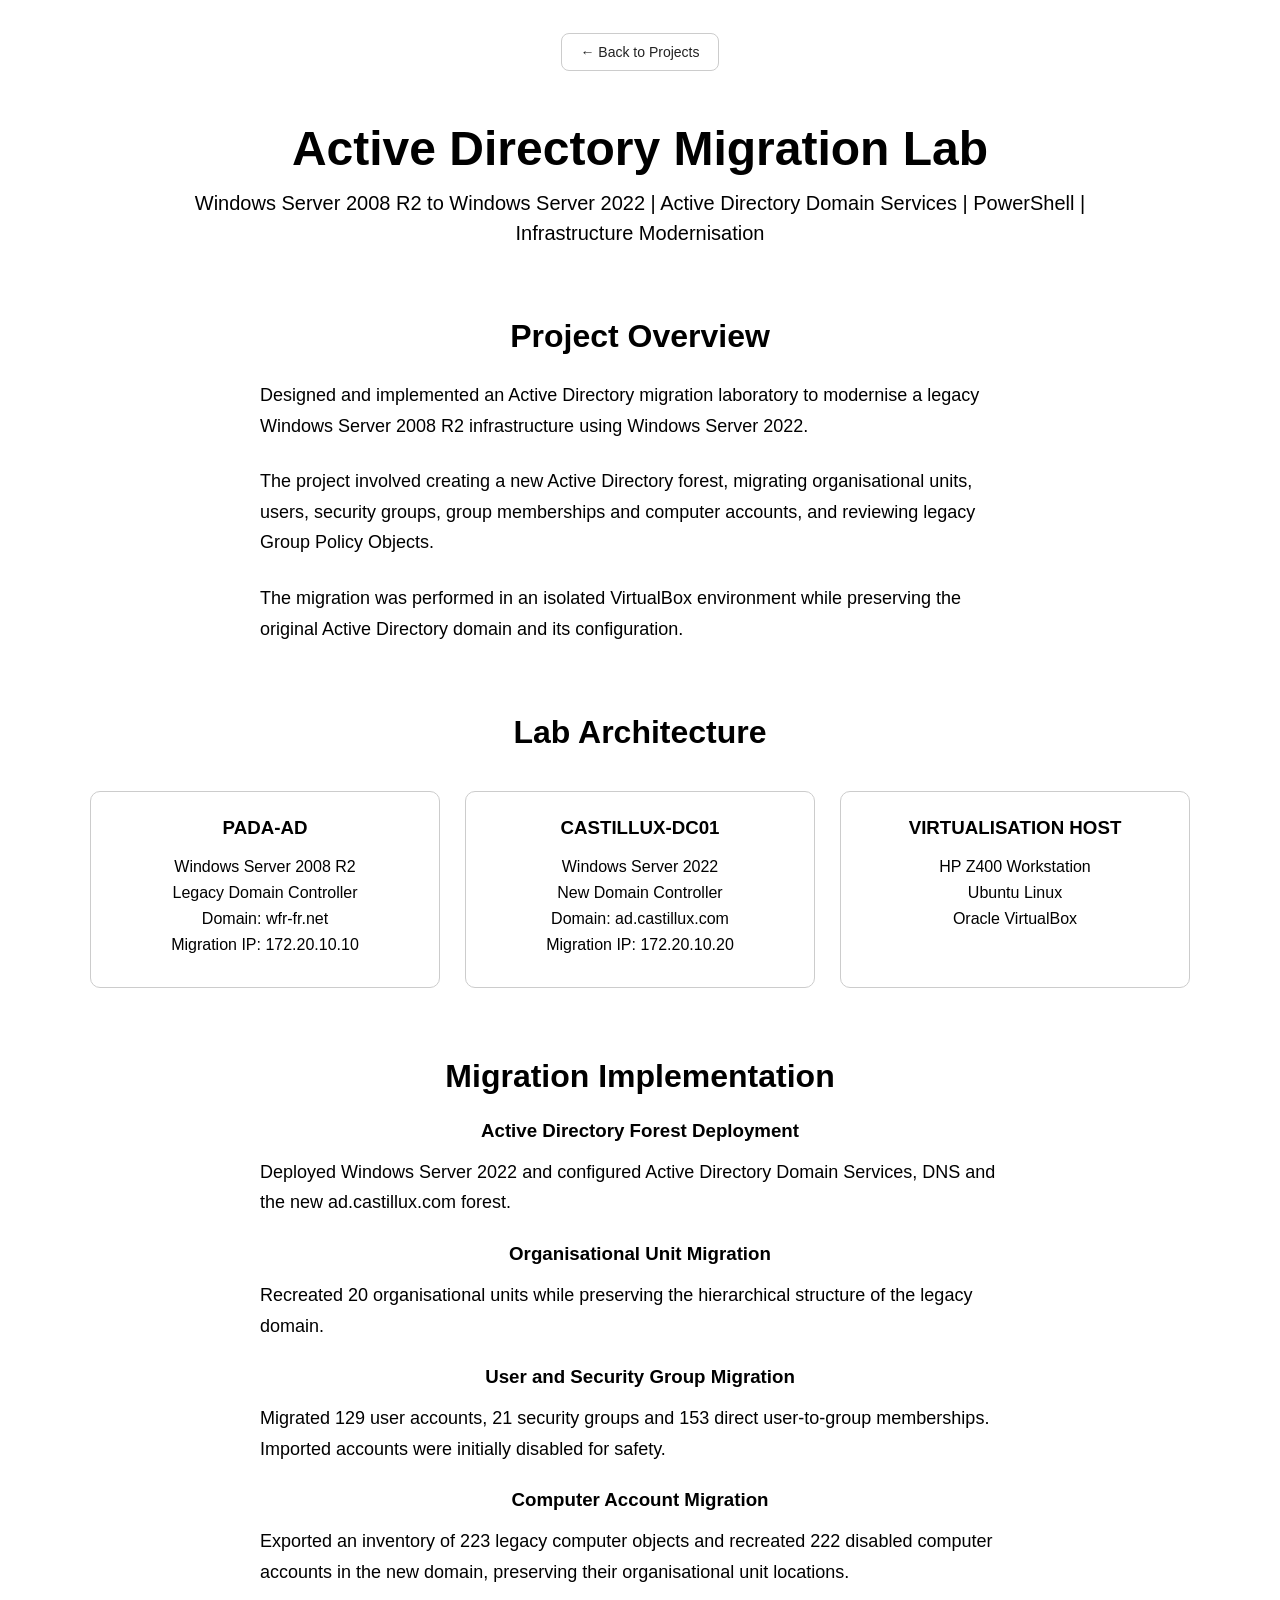
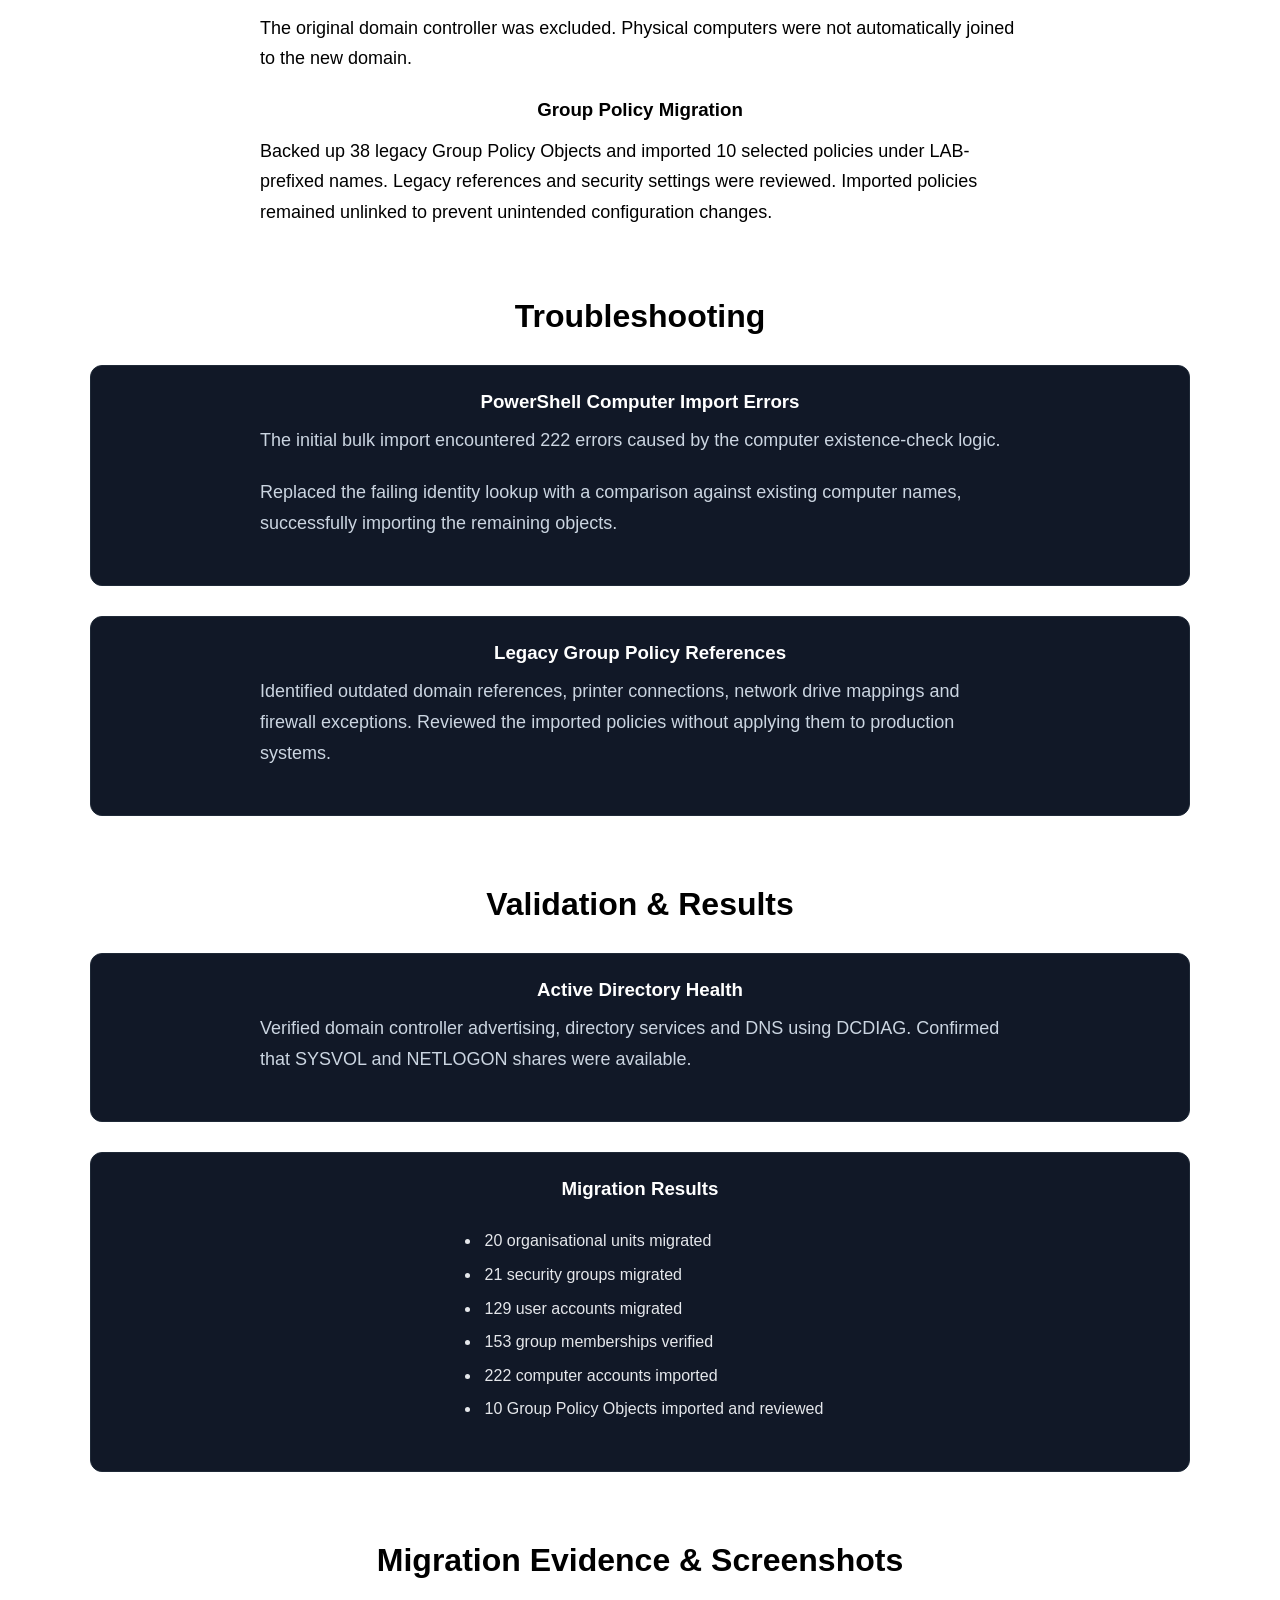
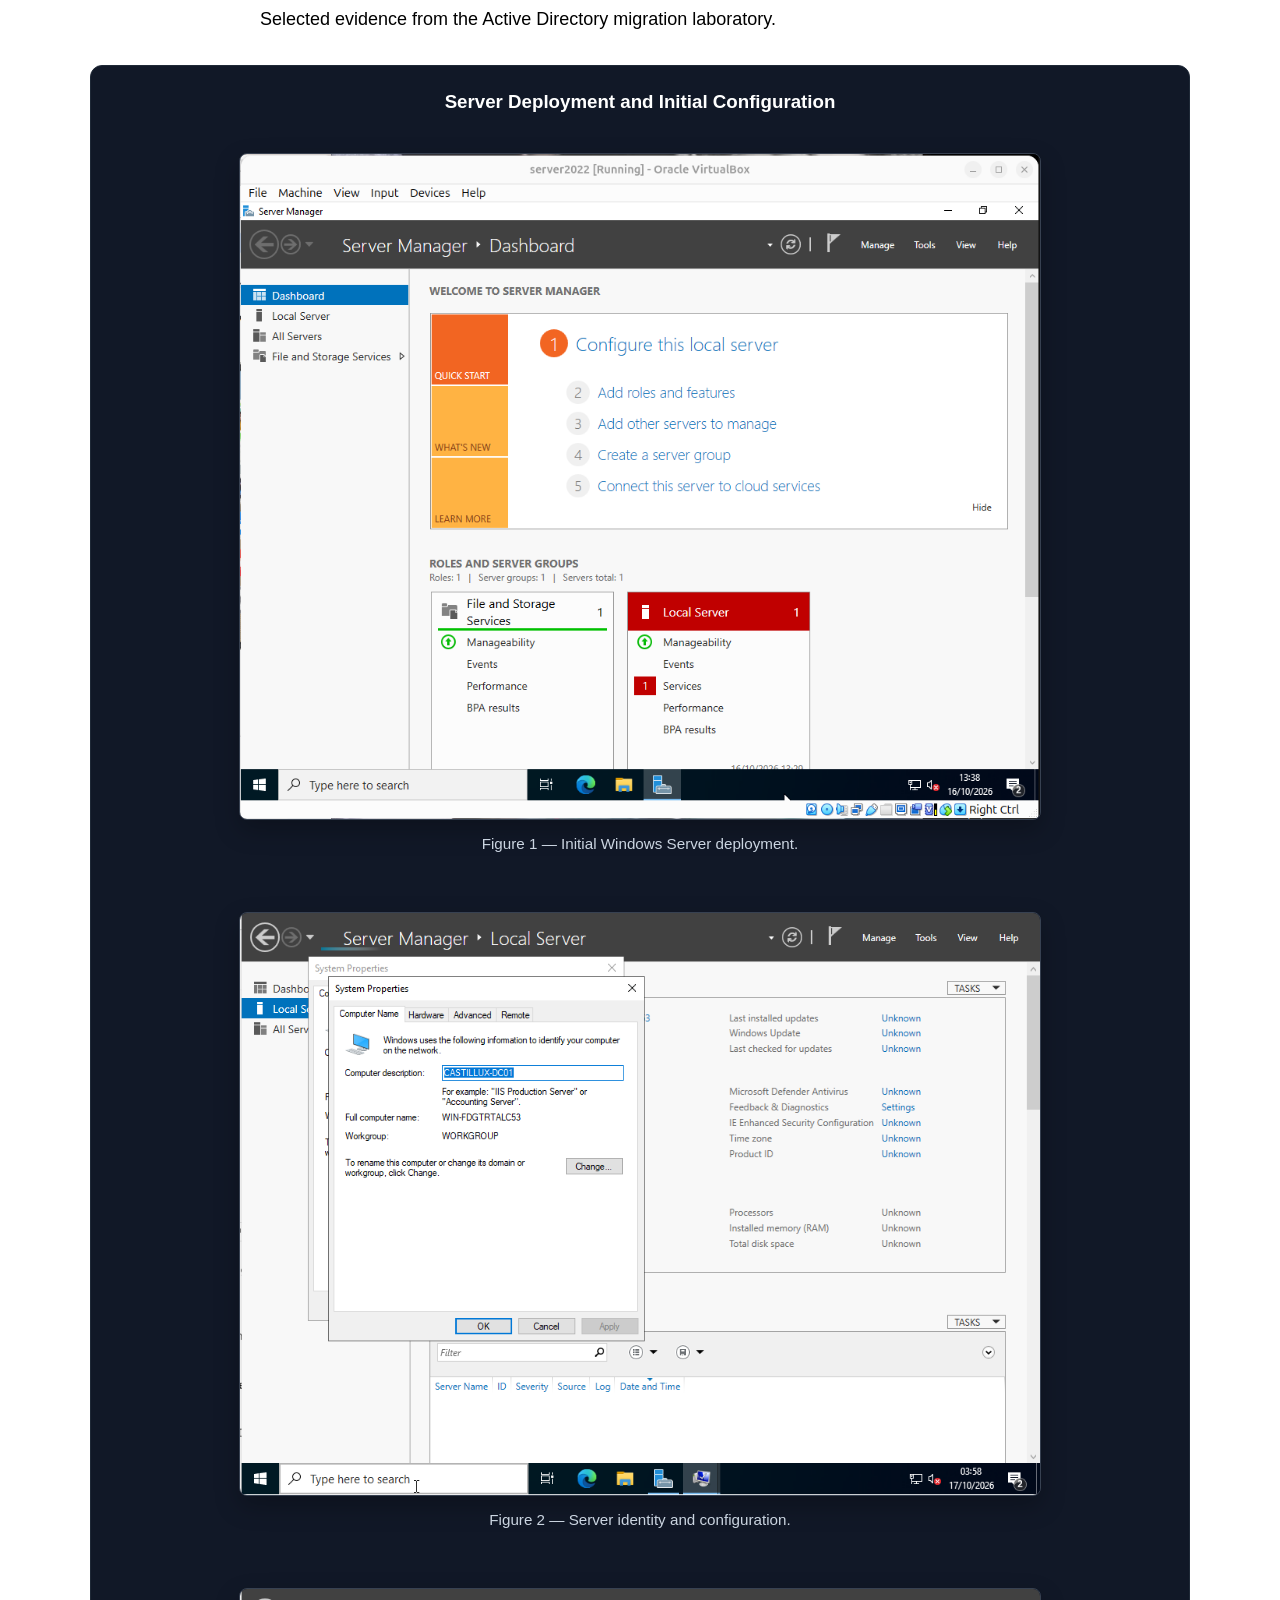
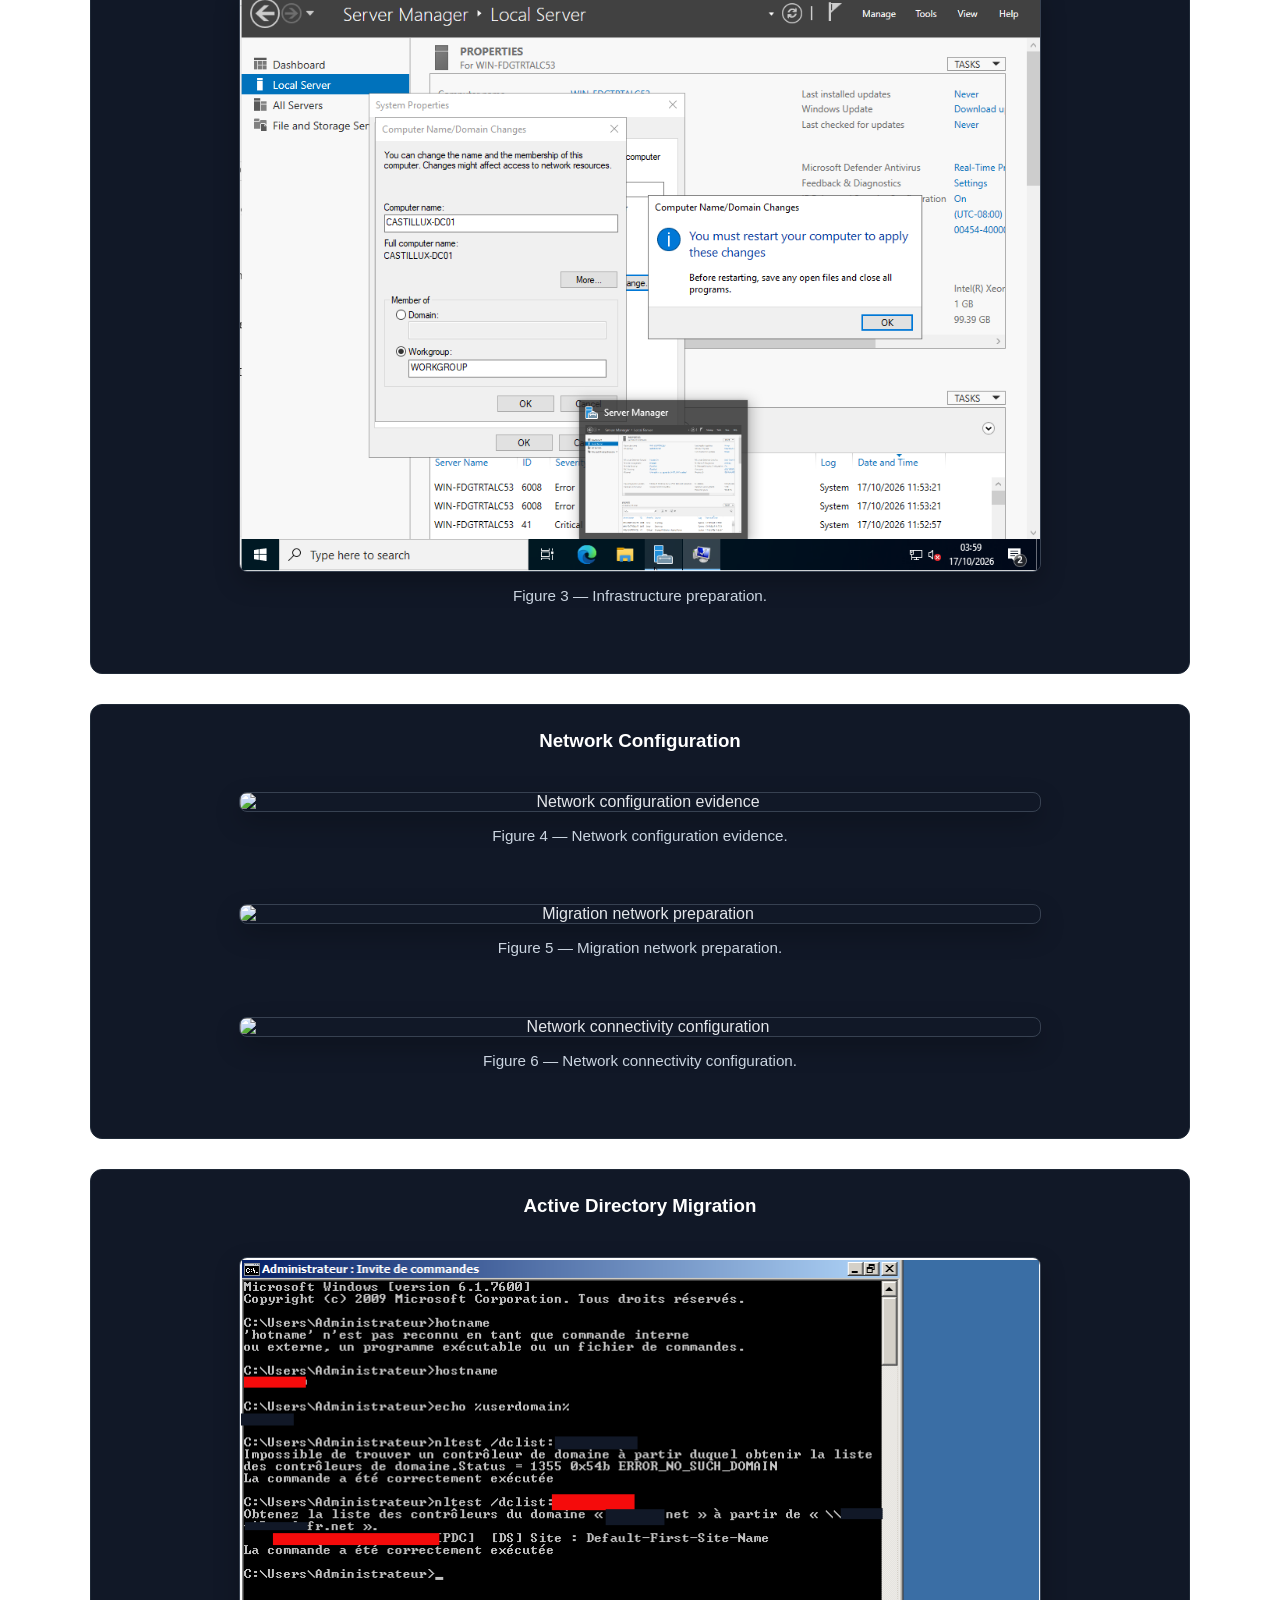
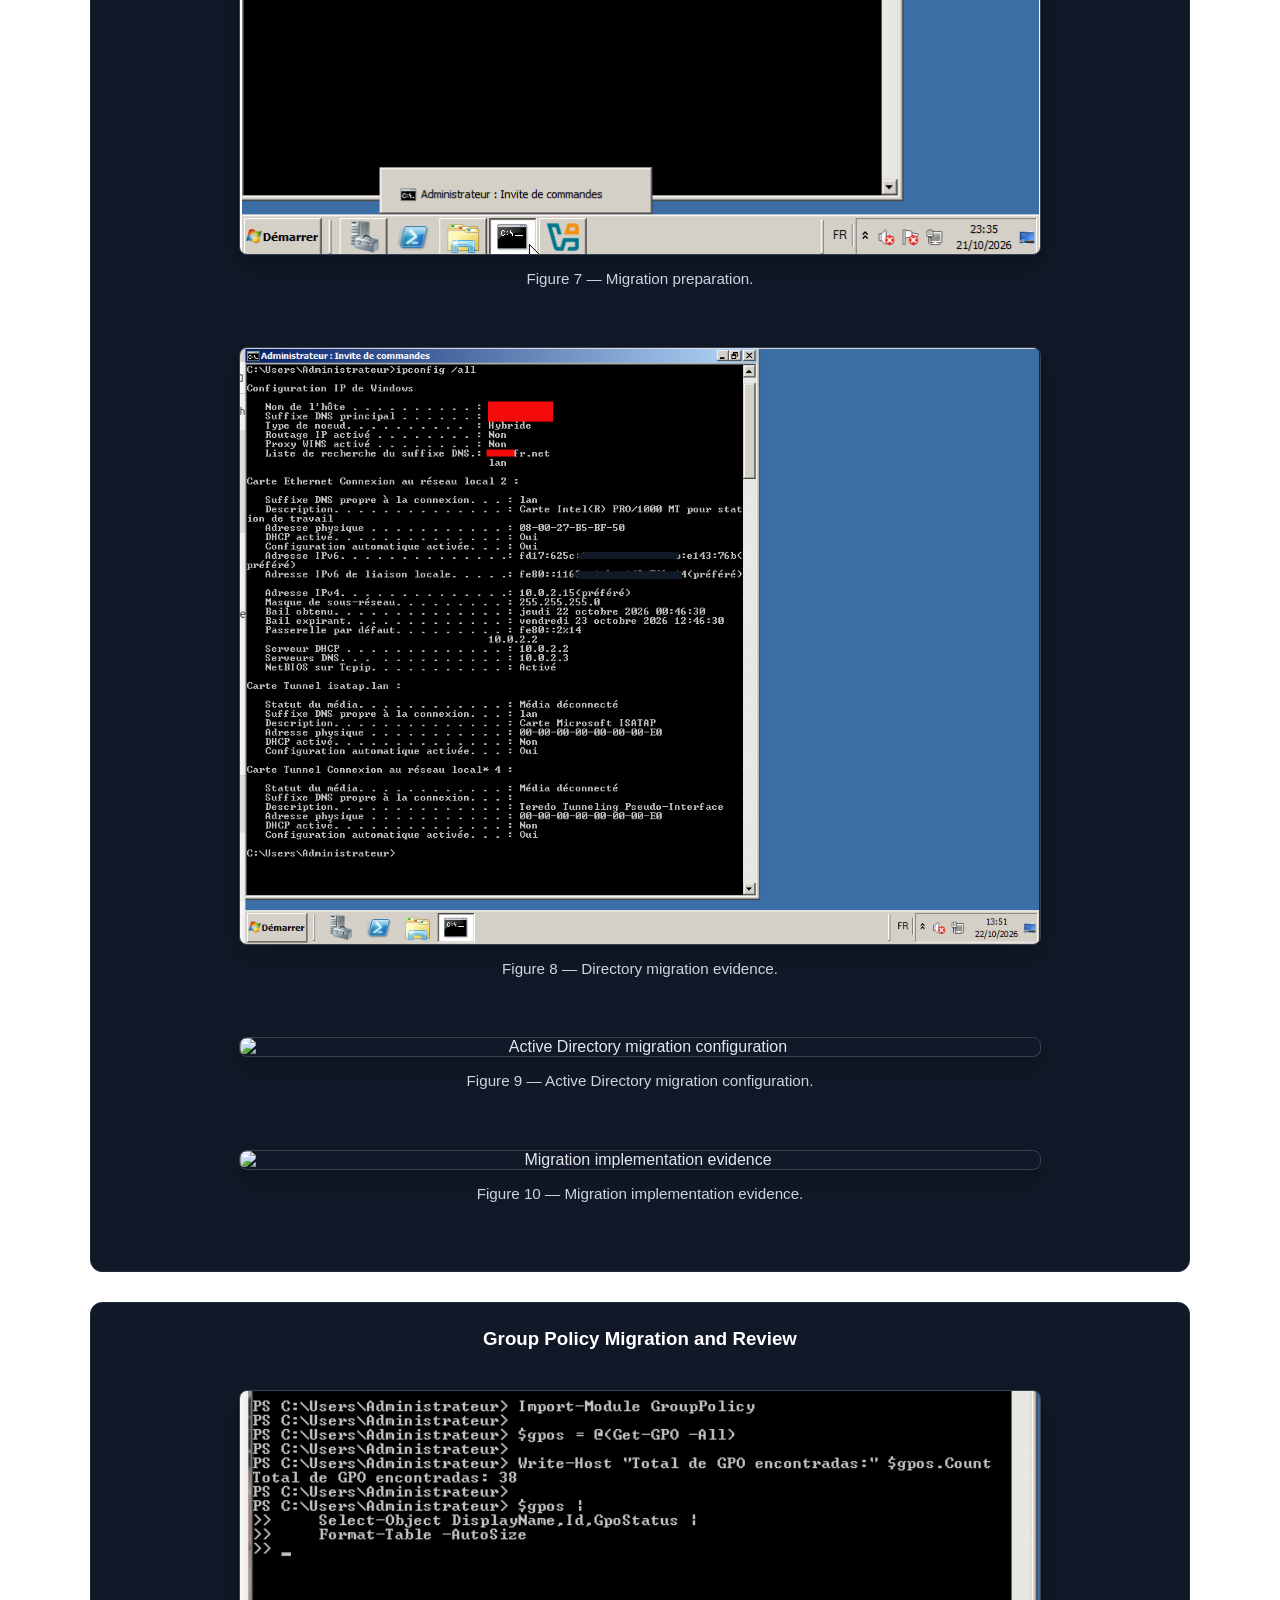
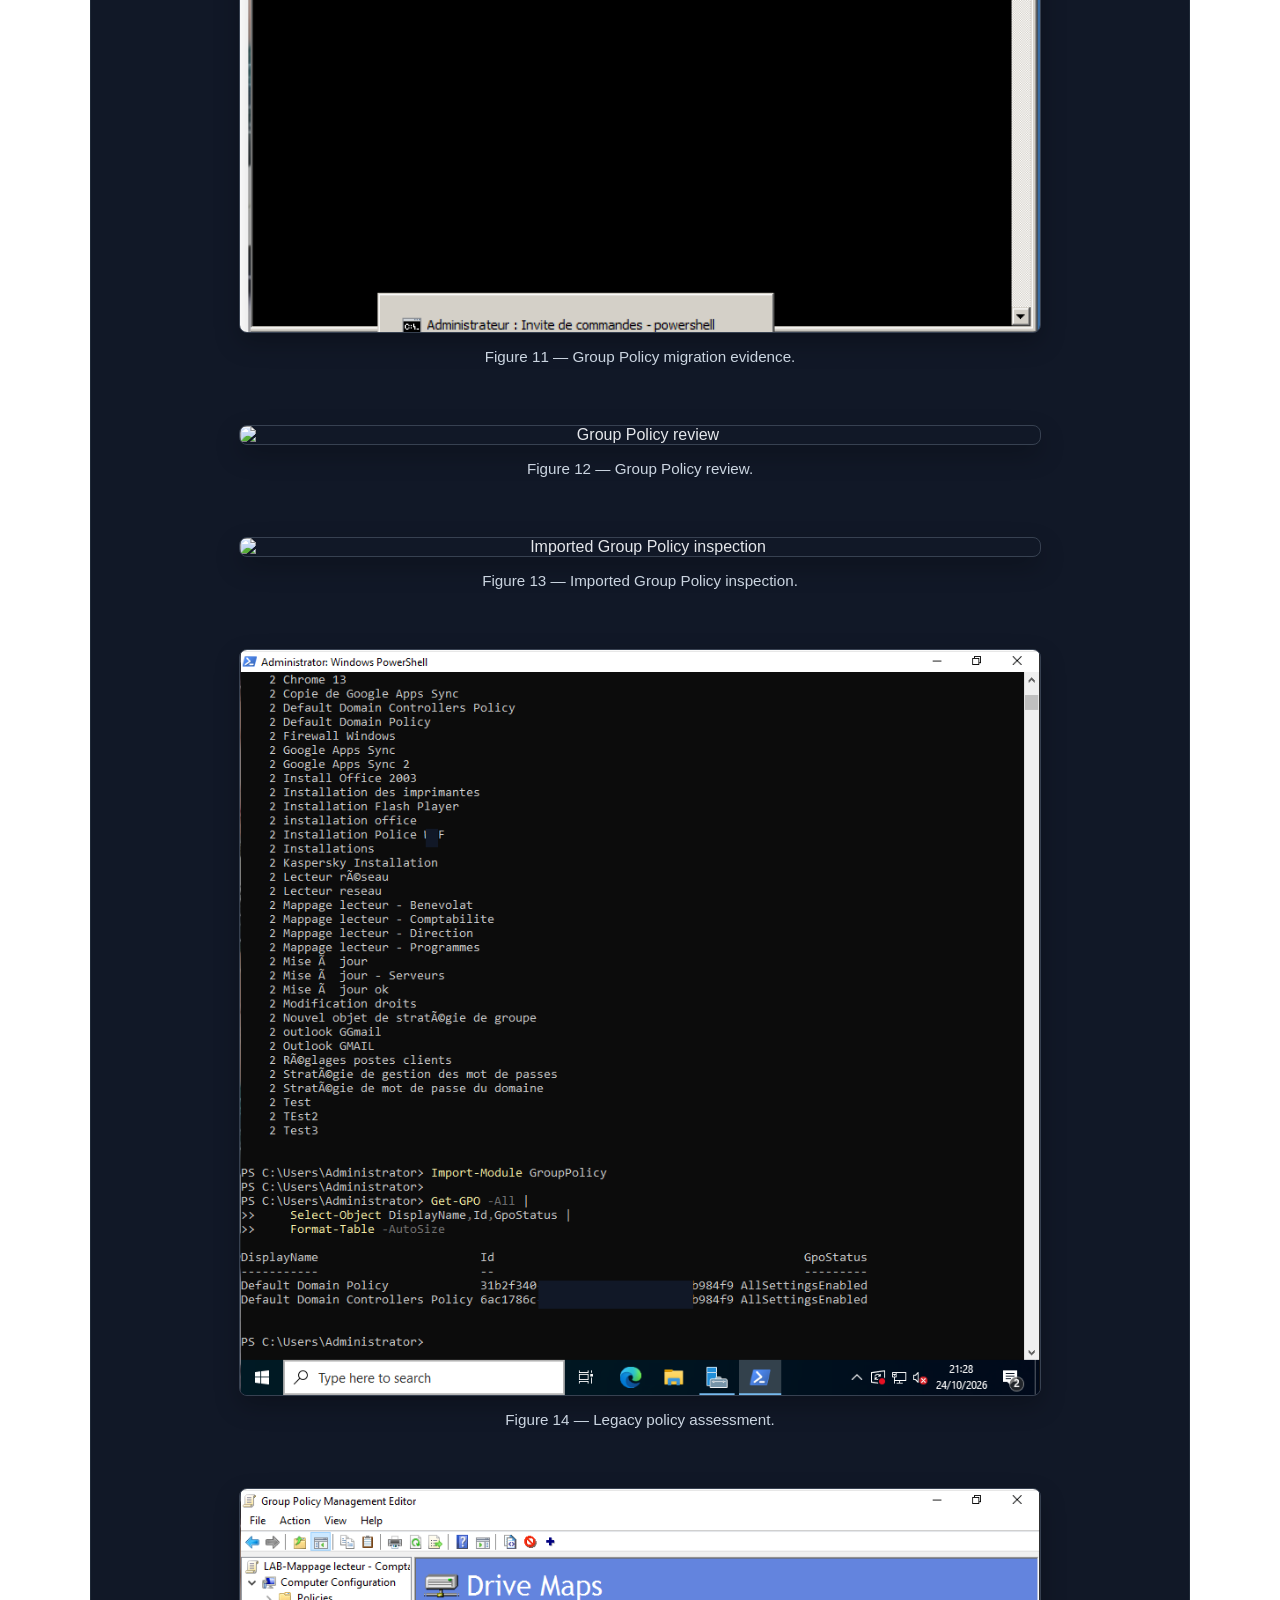
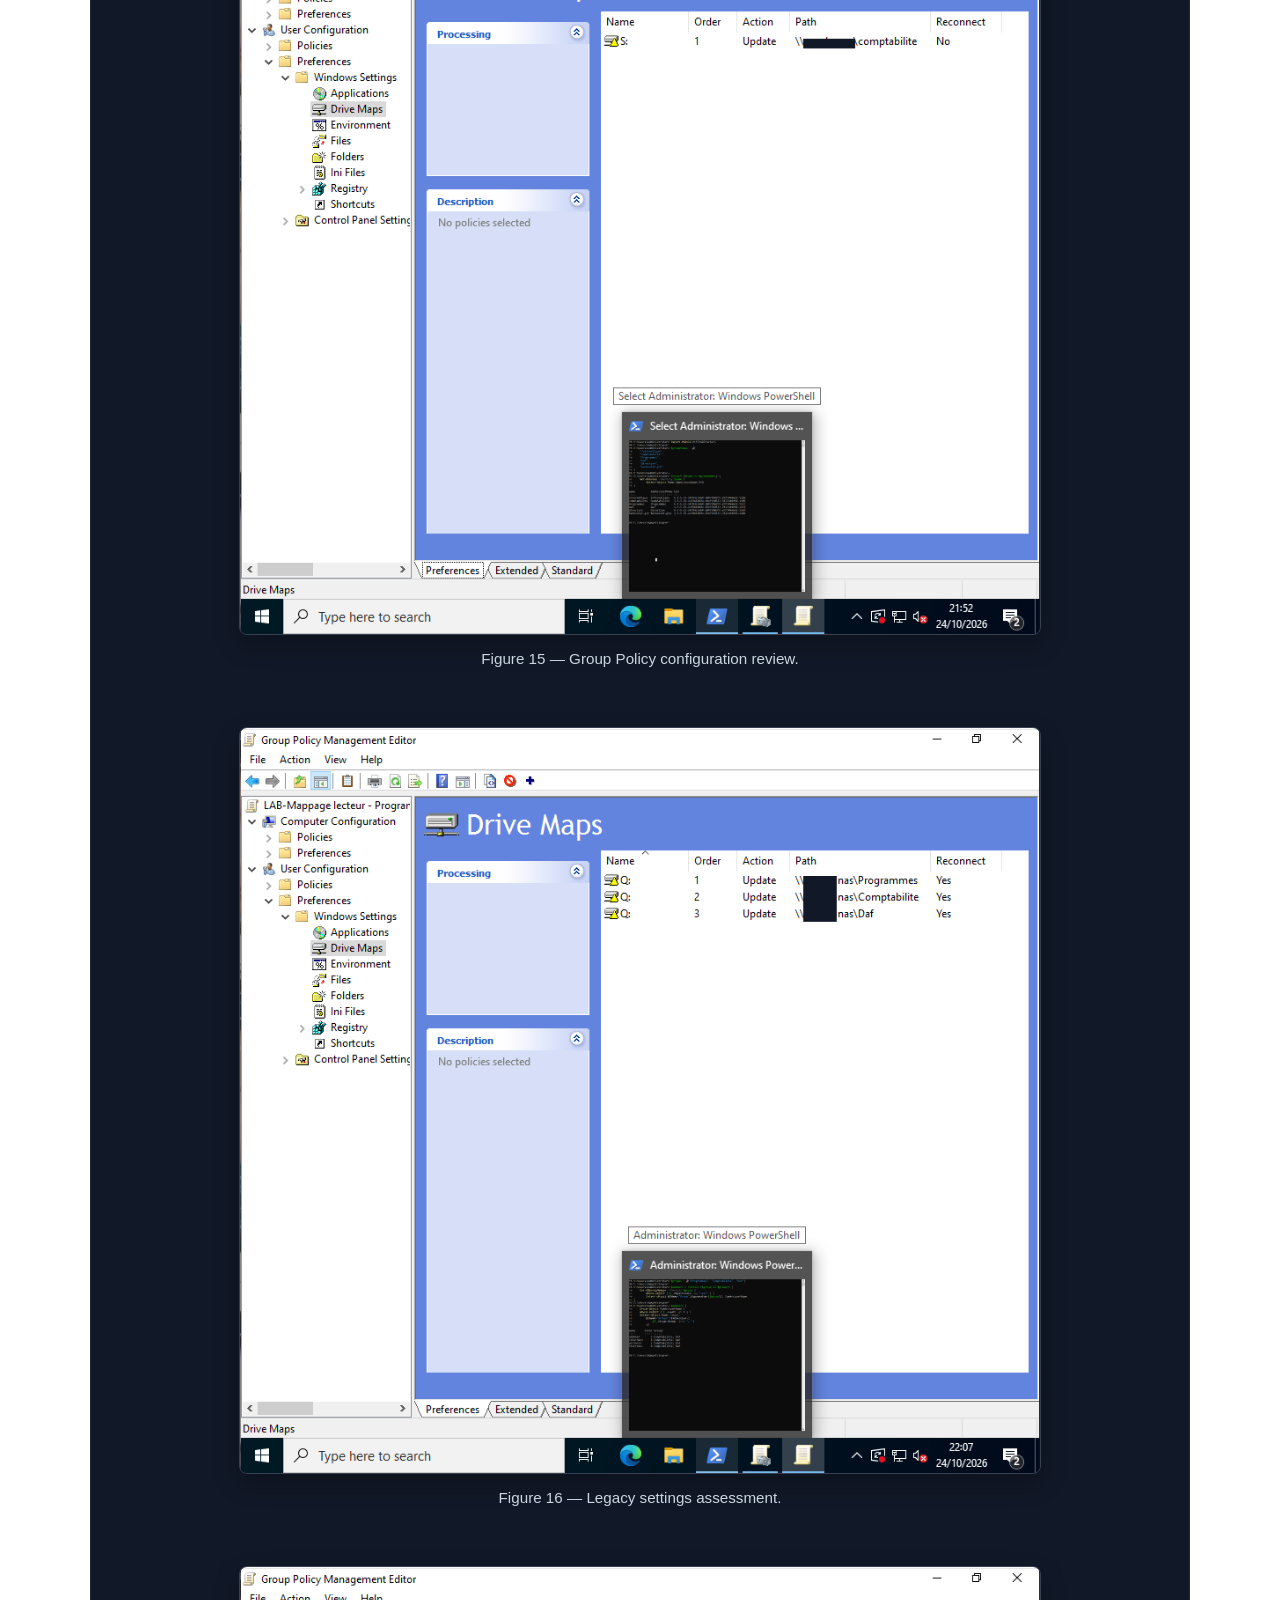
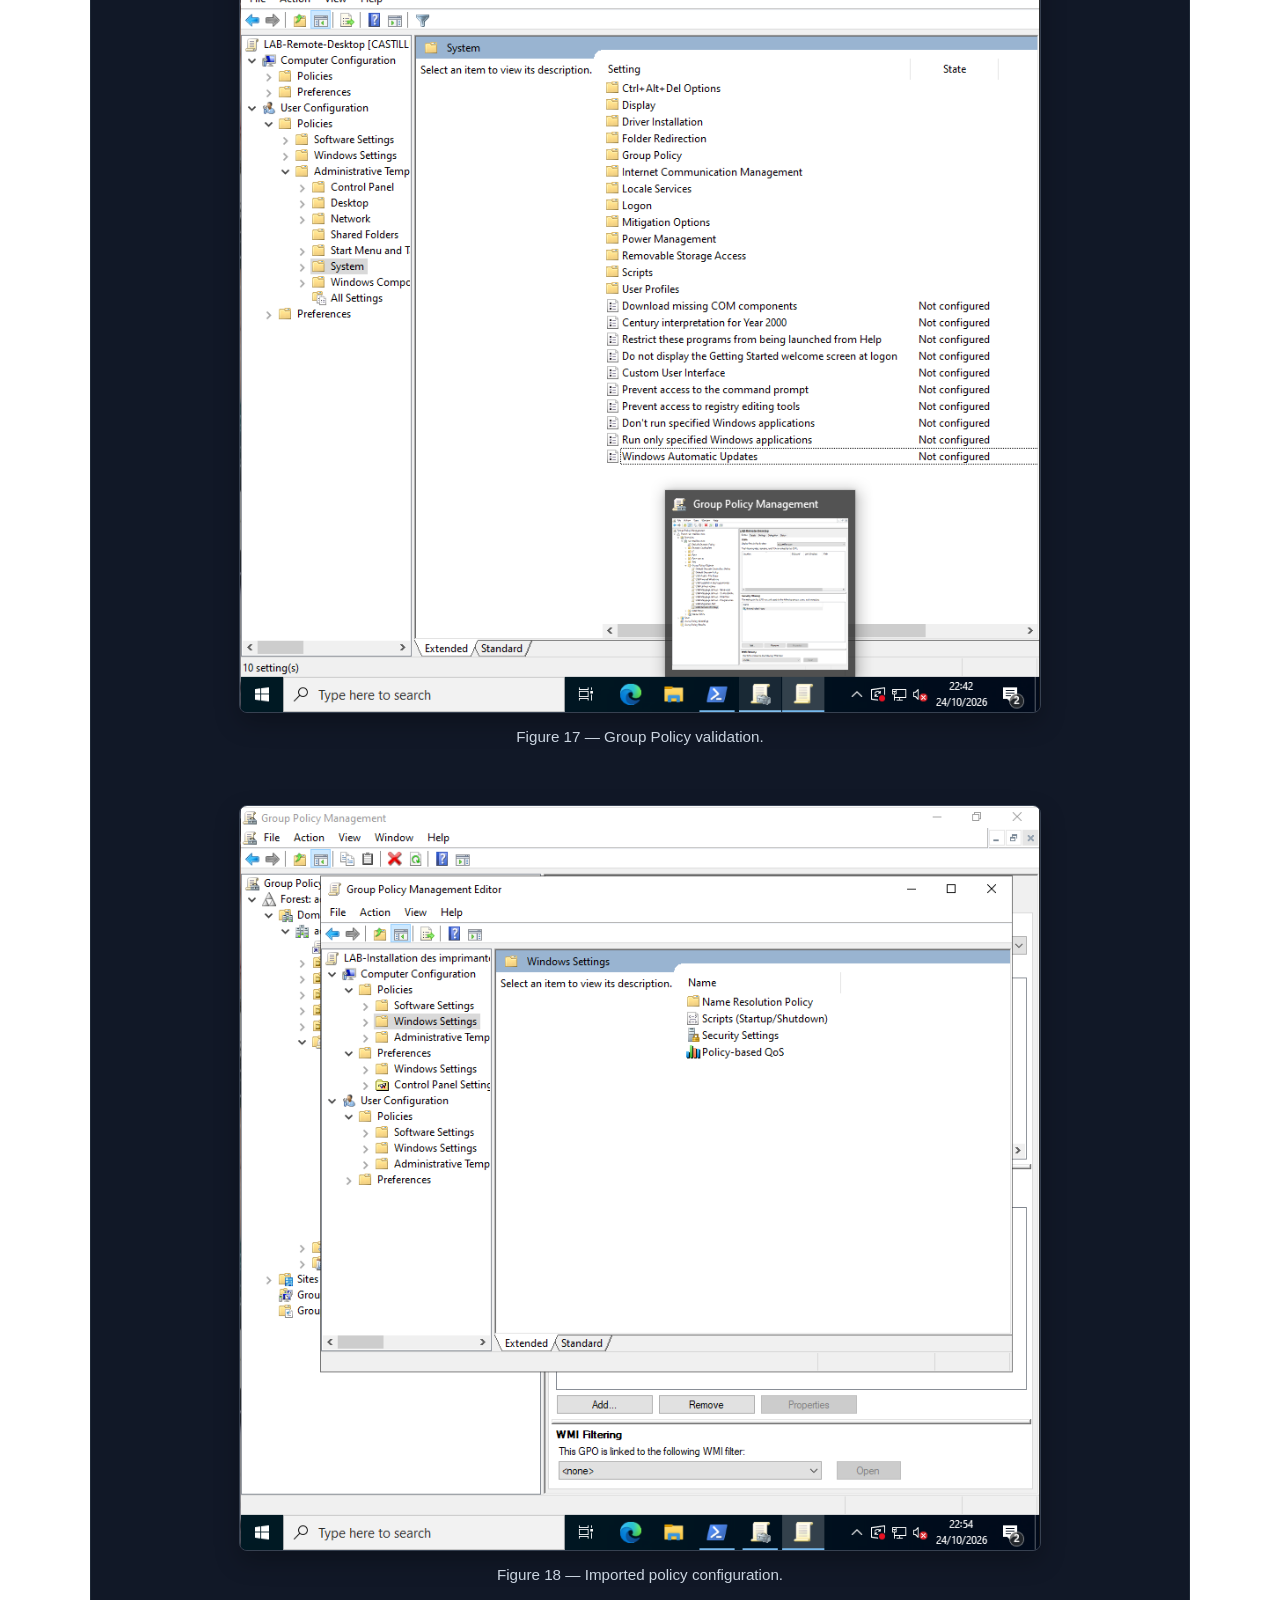
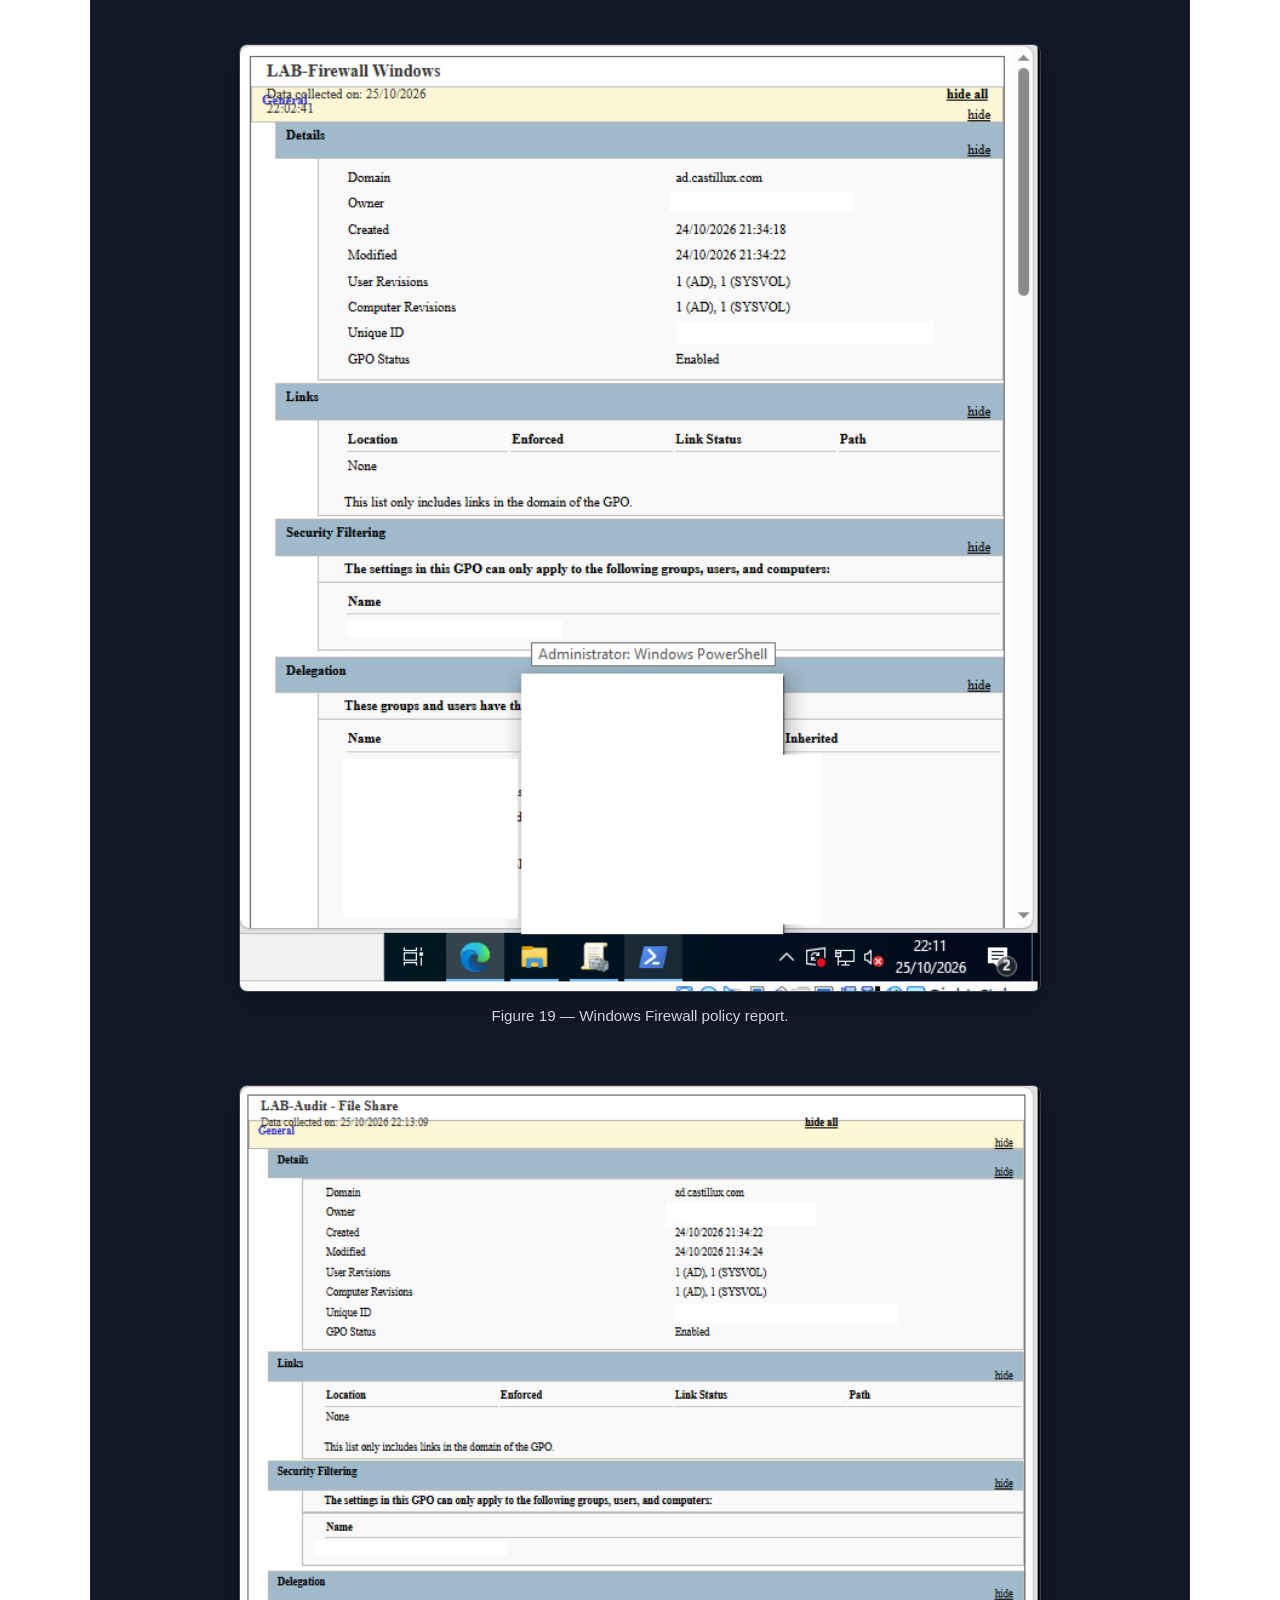
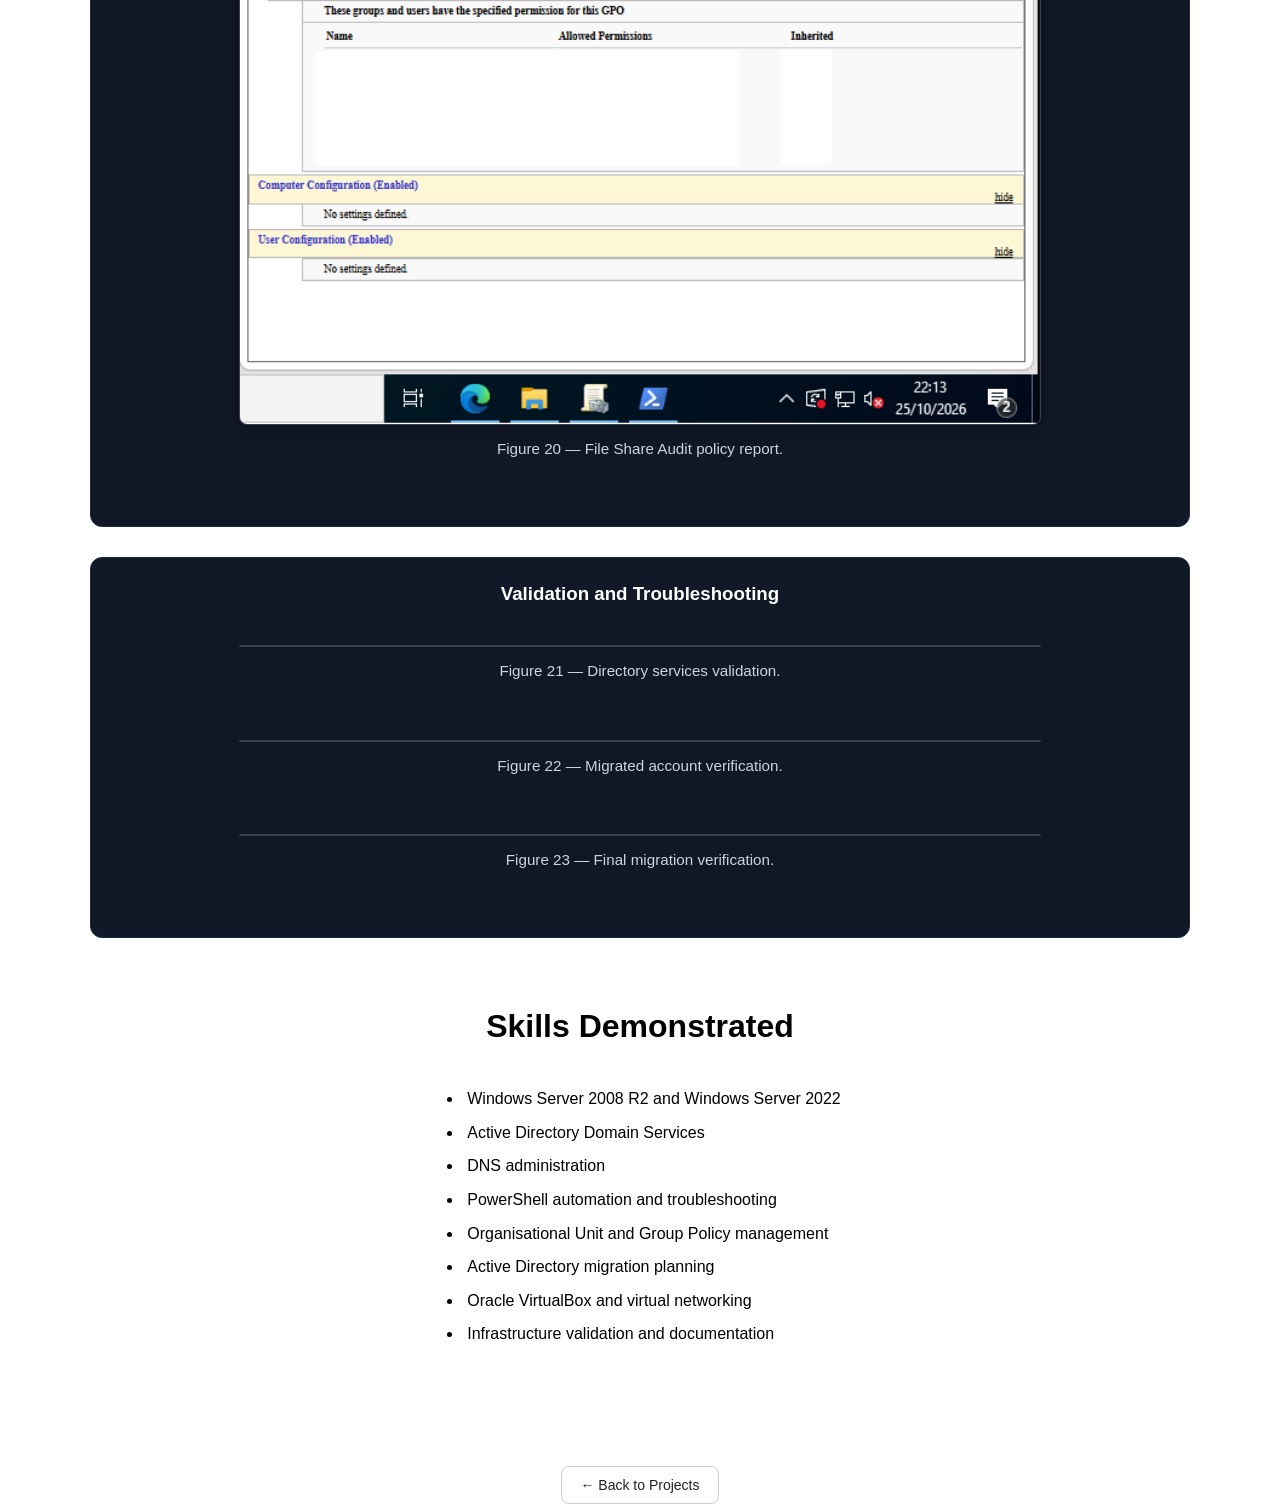
==== active-directory.html @ 40c02a4b "Add Active Directory Migration Lab with 23 screenshots" ====
<!DOCTYPE html>
<html lang="en-GB">
<head>
    <meta charset="UTF-8">
    <meta name="viewport" content="width=device-width, initial-scale=1.0">
    <title>Active Directory Migration Lab | Jhonny Castillo</title>
    <link rel="stylesheet" href="style.css">
</head>

<body class="active-directory-page">

<a href="index.html#projects" class="back-link">
    &larr; Back to Projects
</a>

<header class="project-header">
    <h1>Active Directory Migration Lab</h1>
    <p>
        Windows Server 2008 R2 to Windows Server 2022 |
        Active Directory Domain Services |
        PowerShell | Infrastructure Modernisation
    </p>
</header>

<section class="project-section project-overview">
    <h2>Project Overview</h2>

    <p>
        Designed and implemented an Active Directory migration
        laboratory to modernise a legacy Windows Server 2008 R2
        infrastructure using Windows Server 2022.
    </p>

    <p>
        The project involved creating a new Active Directory forest,
        migrating organisational units, users, security groups,
        group memberships and computer accounts, and reviewing
        legacy Group Policy Objects.
    </p>

    <p>
        The migration was performed in an isolated VirtualBox
        environment while preserving the original Active Directory
        domain and its configuration.
    </p>
</section>

<section class="project-section">
    <h2>Lab Architecture</h2>

    <div class="architecture">

        <div class="architecture-box">
            <h3>PADA-AD</h3>
            <p>Windows Server 2008 R2</p>
            <p>Legacy Domain Controller</p>
            <p>Domain: wfr-fr.net</p>
            <p>Migration IP: 172.20.10.10</p>
        </div>

        <div class="architecture-box">
            <h3>CASTILLUX-DC01</h3>
            <p>Windows Server 2022</p>
            <p>New Domain Controller</p>
            <p>Domain: ad.castillux.com</p>
            <p>Migration IP: 172.20.10.20</p>
        </div>

        <div class="architecture-box">
            <h3>VIRTUALISATION HOST</h3>
            <p>HP Z400 Workstation</p>
            <p>Ubuntu Linux</p>
            <p>Oracle VirtualBox</p>
        </div>

    </div>
</section>

<section class="project-section implementation">
    <h2>Migration Implementation</h2>

    <h3>Active Directory Forest Deployment</h3>
    <p>
        Deployed Windows Server 2022 and configured Active Directory
        Domain Services, DNS and the new ad.castillux.com forest.
    </p>

    <h3>Organisational Unit Migration</h3>
    <p>
        Recreated 20 organisational units while preserving the
        hierarchical structure of the legacy domain.
    </p>

    <h3>User and Security Group Migration</h3>
    <p>
        Migrated 129 user accounts, 21 security groups and
        153 direct user-to-group memberships.
        Imported accounts were initially disabled for safety.
    </p>

    <h3>Computer Account Migration</h3>
    <p>
        Exported an inventory of 223 legacy computer objects
        and recreated 222 disabled computer accounts in the
        new domain, preserving their organisational unit locations.
    </p>

    <p>
        The original domain controller was excluded.
        Physical computers were not automatically joined to
        the new domain.
    </p>

    <h3>Group Policy Migration</h3>
    <p>
        Backed up 38 legacy Group Policy Objects and imported
        10 selected policies under LAB-prefixed names.
        Legacy references and security settings were reviewed.
        Imported policies remained unlinked to prevent
        unintended configuration changes.
    </p>
</section>

<section class="project-section">
    <h2>Troubleshooting</h2>

    <div class="validation-step">
        <h3>PowerShell Computer Import Errors</h3>
        <p>
            The initial bulk import encountered 222 errors
            caused by the computer existence-check logic.
        </p>
        <p>
            Replaced the failing identity lookup with a
            comparison against existing computer names,
            successfully importing the remaining objects.
        </p>
    </div>

    <div class="validation-step">
        <h3>Legacy Group Policy References</h3>
        <p>
            Identified outdated domain references, printer
            connections, network drive mappings and firewall
            exceptions. Reviewed the imported policies without
            applying them to production systems.
        </p>
    </div>
</section>

<section class="project-section">
    <h2>Validation &amp; Results</h2>

    <div class="validation-step">
        <h3>Active Directory Health</h3>
        <p>
            Verified domain controller advertising, directory
            services and DNS using DCDIAG. Confirmed that
            SYSVOL and NETLOGON shares were available.
        </p>
    </div>

    <div class="validation-step">
        <h3>Migration Results</h3>
        <ul>
            <li>20 organisational units migrated</li>
            <li>21 security groups migrated</li>
            <li>129 user accounts migrated</li>
            <li>153 group memberships verified</li>
            <li>222 computer accounts imported</li>
            <li>10 Group Policy Objects imported and reviewed</li>
        </ul>
    </div>
</section>


<section class="project-section">
    <h2>Migration Evidence &amp; Screenshots</h2>
    <p>Selected evidence from the Active Directory migration laboratory.</p>
    <div class="validation-step">
        <h3>Server Deployment and Initial Configuration</h3>
        <figure>
            <img src="images/active-directory/ad-01.png"
                 alt="Initial Windows Server deployment"
                 loading="lazy">
            <figcaption>Figure 1 — Initial Windows Server deployment.</figcaption>
        </figure>
        <figure>
            <img src="images/active-directory/ad-03.png"
                 alt="Server identity and configuration"
                 loading="lazy">
            <figcaption>Figure 2 — Server identity and configuration.</figcaption>
        </figure>
        <figure>
            <img src="images/active-directory/ad-04.png"
                 alt="Infrastructure preparation"
                 loading="lazy">
            <figcaption>Figure 3 — Infrastructure preparation.</figcaption>
        </figure>
    </div>
    <div class="validation-step">
        <h3>Network Configuration</h3>
        <figure>
            <img src="images/active-directory/ad-15.png"
                 alt="Network configuration evidence"
                 loading="lazy">
            <figcaption>Figure 4 — Network configuration evidence.</figcaption>
        </figure>
        <figure>
            <img src="images/active-directory/ad-16.png"
                 alt="Migration network preparation"
                 loading="lazy">
            <figcaption>Figure 5 — Migration network preparation.</figcaption>
        </figure>
        <figure>
            <img src="images/active-directory/ad-17.png"
                 alt="Network connectivity configuration"
                 loading="lazy">
            <figcaption>Figure 6 — Network connectivity configuration.</figcaption>
        </figure>
    </div>
    <div class="validation-step">
        <h3>Active Directory Migration</h3>
        <figure>
            <img src="images/active-directory/ad-36.png"
                 alt="Migration preparation"
                 loading="lazy">
            <figcaption>Figure 7 — Migration preparation.</figcaption>
        </figure>
        <figure>
            <img src="images/active-directory/ad-39.png"
                 alt="Directory migration evidence"
                 loading="lazy">
            <figcaption>Figure 8 — Directory migration evidence.</figcaption>
        </figure>
        <figure>
            <img src="images/active-directory/ad-42.png"
                 alt="Active Directory migration configuration"
                 loading="lazy">
            <figcaption>Figure 9 — Active Directory migration configuration.</figcaption>
        </figure>
        <figure>
            <img src="images/active-directory/ad-44.png"
                 alt="Migration implementation evidence"
                 loading="lazy">
            <figcaption>Figure 10 — Migration implementation evidence.</figcaption>
        </figure>
    </div>
    <div class="validation-step">
        <h3>Group Policy Migration and Review</h3>
        <figure>
            <img src="images/active-directory/ad-50.png"
                 alt="Group Policy migration evidence"
                 loading="lazy">
            <figcaption>Figure 11 — Group Policy migration evidence.</figcaption>
        </figure>
        <figure>
            <img src="images/active-directory/ad-57.png"
                 alt="Group Policy review"
                 loading="lazy">
            <figcaption>Figure 12 — Group Policy review.</figcaption>
        </figure>
        <figure>
            <img src="images/active-directory/ad-64.png"
                 alt="Imported Group Policy inspection"
                 loading="lazy">
            <figcaption>Figure 13 — Imported Group Policy inspection.</figcaption>
        </figure>
        <figure>
            <img src="images/active-directory/ad-67.png"
                 alt="Legacy policy assessment"
                 loading="lazy">
            <figcaption>Figure 14 — Legacy policy assessment.</figcaption>
        </figure>
        <figure>
            <img src="images/active-directory/ad-70.png"
                 alt="Group Policy configuration review"
                 loading="lazy">
            <figcaption>Figure 15 — Group Policy configuration review.</figcaption>
        </figure>
        <figure>
            <img src="images/active-directory/ad-73.png"
                 alt="Legacy settings assessment"
                 loading="lazy">
            <figcaption>Figure 16 — Legacy settings assessment.</figcaption>
        </figure>
        <figure>
            <img src="images/active-directory/ad-79.png"
                 alt="Group Policy validation"
                 loading="lazy">
            <figcaption>Figure 17 — Group Policy validation.</figcaption>
        </figure>
        <figure>
            <img src="images/active-directory/ad-83.png"
                 alt="Imported policy configuration"
                 loading="lazy">
            <figcaption>Figure 18 — Imported policy configuration.</figcaption>
        </figure>
        <figure>
            <img src="images/active-directory/ad-85.png"
                 alt="Windows Firewall policy report"
                 loading="lazy">
            <figcaption>Figure 19 — Windows Firewall policy report.</figcaption>
        </figure>
        <figure>
            <img src="images/active-directory/ad-90.png"
                 alt="File Share Audit policy report"
                 loading="lazy">
            <figcaption>Figure 20 — File Share Audit policy report.</figcaption>
        </figure>
    </div>
    <div class="validation-step">
        <h3>Validation and Troubleshooting</h3>
        <figure>
            <img src="images/active-directory/ad-92.png"
                 alt="Directory services validation"
                 loading="lazy">
            <figcaption>Figure 21 — Directory services validation.</figcaption>
        </figure>
        <figure>
            <img src="images/active-directory/ad-93.png"
                 alt="Migrated account verification"
                 loading="lazy">
            <figcaption>Figure 22 — Migrated account verification.</figcaption>
        </figure>
        <figure>
            <img src="images/active-directory/ad-94.png"
                 alt="Final migration verification"
                 loading="lazy">
            <figcaption>Figure 23 — Final migration verification.</figcaption>
        </figure>
    </div>
</section>

<section class="project-section">
    <h2>Skills Demonstrated</h2>

    <ul>
        <li>Windows Server 2008 R2 and Windows Server 2022</li>
        <li>Active Directory Domain Services</li>
        <li>DNS administration</li>
        <li>PowerShell automation and troubleshooting</li>
        <li>Organisational Unit and Group Policy management</li>
        <li>Active Directory migration planning</li>
        <li>Oracle VirtualBox and virtual networking</li>
        <li>Infrastructure validation and documentation</li>
    </ul>
</section>

<a href="index.html#projects" class="back-link">
    &larr; Back to Projects
</a>

</body>
</html>
---- style.css ----
body {
    text-align: center;
    font-family: Arial, Helvetica, sans-serif;
}

nav {
    display: flex;
    justify-content: center;
    gap: 60px;
}

h1 {
    font-size: 48px;
    margin-bottom: 10px;
}

body > p {
    font-size: 20px;
    margin-bottom: 40px;
}

nav {
    margin-top: 30px;
}

#about {
    max-width: 800px;
    margin: 80px auto 0;
}

#about h2 {
    font-size: 32px;
    margin-bottom: 20px;
}

#about p {
    font-size: 18px;
    line-height: 1.6;
}

#skills {
    max-width: 1000px;
    margin: 80px auto;
}

#skills h2 {
    font-size: 32px;
    margin-bottom: 40px;
}

.skills-container {
    display: grid;
    grid-template-columns: repeat(3, 1fr);
    gap: 25px;
}

.skill {
    padding: 25px;
    border: 1px solid #cccccc;
    border-radius: 10px;
}

.skill h3 {
    margin-top: 0;
}

.skill p {
    line-height: 1.5;
}
.skill {
    transition: transform 0.3s ease;
}

.skill:hover {
    transform: translateY(-5px);
}

#projects {
    max-width: 1000px;
    margin: 100px auto;
}

#projects h2 {
    font-size: 32px;
    margin-bottom: 40px;
}

.projects-container {
    display: grid;
    grid-template-columns: repeat(2, 1fr);
    gap: 30px;
}

.project-card {
    padding: 30px;
    border: 1px solid #cccccc;
    border-radius: 10px;
    text-align: left;
    transition: transform 0.3s ease;
}

.project-card:hover {
    transform: translateY(-5px);
}

.project-card h3 {
    font-size: 22px;
    margin-top: 0;
}

.project-card p {
    line-height: 1.6;
}

.project-card a {
    display: inline-block;
    margin-top: 15px;
}

.project-section > p {
    font-size: 18px;
    line-height: 1.6;
    max-width: 760px;
    margin: 0 auto 25px;
    text-align: left;
}

.project-section h2 {
    font-size: 32px;
    margin-bottom: 25px;
}


.project-overview > p {
    max-width: 760px;
    margin: 0 auto 25px;
    text-align: left;
}


.implementation > p {
    max-width: 760px;
    margin: 0 auto 25px;
    text-align: left;
}

.implementation > h3 {
    max-width: 760px;
    margin: 25px auto 15px;
    text-align: center;
}.implementation > p {
    max-width: 760px;
    margin: 0 auto 25px;
    text-align: left;
}

.implementation > h3 {
    max-width: 760px;
    margin: 25px auto 15px;
    text-align: center;
}

.architecture {
    display: grid;
    grid-template-columns: repeat(3, minmax(0, 1fr));
    gap: 25px;
    margin: 40px auto 0;
    max-width: 1100px;
}

.architecture-box {
    border: 1px solid #cccccc;
    border-radius: 10px;
    padding: 25px;
    transition: transform 0.3s ease;
}

.architecture-box:hover {
    transform: translateY(-5px);
}

.architecture-box h3 {
    margin-top: 0;
}

.architecture-box p {
    margin: 8px 0;
}

/* ========================================
   BACULA - BACKUP & RECOVERY VALIDATION
   ======================================== */

.validation-step {
    margin-top: 40px;
    padding: 25px;
    background: #111827;
    border: 1px solid #1f2937;
    border-radius: 12px;
}

.validation-step h3 {
    margin-top: 0;
    margin-bottom: 12px;
}

.validation-step p {
    max-width: 760px;
    margin: 0 auto 22px;
    font-size: 18px;
    line-height: 1.7;
    text-align: left;
}

.validation-step img {
    display: block;
    width: 100%;
    max-width: 1000px;
    height: auto;
    margin: 20px auto 0;
    border-radius: 8px;
    border: 1px solid #374151;
    box-shadow: 0 10px 25px rgba(0, 0, 0, 0.25);
}

.project-result {
    margin-top: 40px;
    padding: 25px;
    border-left: 4px solid #3b82f6;
    background: #111827;
    border-radius: 8px;
}

.project-result h3 {
    margin-top: 0;
}

/* Bacula validation readability improvements */

.validation-step {
    color: #e5e7eb;
}

.validation-step h3 {
    color: #ffffff;
}

.validation-step p {
    color: #cbd5e1;
}



.project-result {
    color: #e5e7eb;
    text-align: center;
}

.project-result h3 {
    color: #ffffff;
    font-size: 1.4rem;
}

.project-result p {
    color: #cbd5e1;
    line-height: 1.6;
    max-width: 760px;
    margin: 0 auto 15px;
    text-align: left;
}

.troubleshooting-card {
    margin-top: 35px;
}

.troubleshooting-card h3 {
    max-width: 760px;
    margin: 0 auto 18px;
    text-align: center;
}

.troubleshooting-card p {
    max-width: 760px;
    margin: 0 auto 22px;
    font-size: 18px;
    line-height: 1.7;
    text-align: left;
}

.troubleshooting-card img {
    display: block;
    width: 100%;
    max-width: 950px;
    height: auto;
    margin: 20px auto 0;
    border-radius: 8px;
}



/* =========================================
   BACULA - SKILLS DEMONSTRATED
   ========================================= */

.skills-grid {
    display: grid;
    grid-template-columns: repeat(3, 1fr);
    gap: 20px;
    margin-top: 35px;
}

.skill-card {
    border: 1px solid #cccccc;
    border-radius: 10px;
    padding: 25px 20px;
    text-align: center;
    transition: transform 0.3s ease;
}

.skill-card:hover {
    transform: translateY(-5px);
}

.skill-card h3 {
    margin-top: 0;
    text-align: center;
}

.skill-card p {
    margin: 8px 0;
    font-size: 18px;
    line-height: 1.5;
    text-align: left;
}

/* Project Page Header */

.project-header {
    max-width: 900px;
    margin: 50px auto 60px;
    text-align: center;
}

.project-header h1 {
    font-size: 48px;
    margin: 0 0 12px;
}

.project-header p {
    font-size: 20px;
    margin: 0;
    line-height: 1.5;
}

/* Back to Projects */

.back-link {
    display: inline-block;
    margin-top: 25px;
    padding: 10px 18px;
    border: 1px solid #cccccc;
    border-radius: 8px;
    text-decoration: none;
    color: #222222;
    font-size: 14px;
    transition: transform 0.2s ease, box-shadow 0.2s ease;
}

.back-link:hover {
    transform: translateY(-2px);
    box-shadow: 0 4px 10px rgba(0, 0, 0, 0.12);
}

/* Project Card Button */

.project-card > a {
    display: inline-block;
    margin-top: 15px;
    padding: 10px 18px;
    border: 1px solid #cccccc;
    border-radius: 8px;
    text-decoration: none;
    color: #222222;
    font-size: 14px;
    transition: transform 0.2s ease, box-shadow 0.2s ease;
}

.project-card > a:hover {
    transform: translateY(-2px);
    box-shadow: 0 4px 10px rgba(0, 0, 0, 0.12);
}

/* Main Portfolio Header */

.main-header {
    text-align: center;
    margin: 50px auto 30px;
}

.main-header h1 {
    font-size: 48px;
    margin: 0 0 12px;
}

.main-header p {
    font-size: 20px;
    margin: 0;
    line-height: 1.5;
}


/* Certifications */

#certifications {
    margin: 80px auto;
    text-align: center;
}

.certifications-container {
    display: flex;
    justify-content: center;
    margin-top: 35px;
}

.certification-card {
    width: 100%;
    max-width: 420px;
    padding: 25px;
    border: 1px solid #cccccc;
    border-radius: 10px;
    text-align: center;
    transition: transform 0.3s ease, box-shadow 0.3s ease;
}

.certification-card:hover {
    transform: translateY(-5px);
    box-shadow: 0 6px 15px rgba(0, 0, 0, 0.10);
}

.certification-card h3 {
    margin-top: 0;
}

.certification-card p {
    margin: 10px 0;
}

.certification-note {
    font-size: 14px;
}


/* CV Section */

#cv {
    margin: 80px auto;
    text-align: center;
}

.cv-container {
    max-width: 760px;
    margin: 35px auto 0;
    padding: 30px;
    border: 1px solid #cccccc;
    border-radius: 10px;
    text-align: center;
}

.cv-container p {
    margin: 0 auto 25px;
    font-size: 18px;
    line-height: 1.7;
}

.cv-button {
    display: inline-block;
    padding: 10px 18px;
    border: 1px solid #cccccc;
    border-radius: 8px;
    text-decoration: none;
    color: #222222;
    font-size: 14px;
    transition: transform 0.2s ease, box-shadow 0.2s ease;
}

.cv-button:hover {
    transform: translateY(-2px);
    box-shadow: 0 4px 10px rgba(0,0,0,0.12);
}

/* Contact Section */

#contact {
    margin: 80px auto;
    text-align: center;
}

.contact-container {
    max-width: 760px;
    margin: 35px auto 0;
    padding: 30px;
    border: 1px solid #cccccc;
    border-radius: 10px;
    text-align: center;
}

.contact-container p {
    margin: 12px auto;
    font-size: 17px;
    line-height: 1.7;
}

.contact-container a {
    color: #222222;
    text-decoration: underline;
}

.contact-container a:hover {
    text-decoration: none;
}


/* Nagios portfolio readability improvements */

.project-section {
    max-width: 1100px;
    margin: 70px auto;
    padding: 0 20px;
}

.project-section > p {
    max-width: 760px;
    margin: 0 auto 25px;
    font-size: 18px;
    line-height: 1.7;
    text-align: left;
}

.project-section .validation-step p,
.project-section .troubleshooting-card p {
    font-size: 18px;
    line-height: 1.7;
}

.project-section .validation-step {
    margin-top: 30px;
}

.project-section .validation-step img {
    width: 100%;
    max-width: 1000px;
    height: auto;
    object-fit: contain;
}

@media (max-width: 768px) {
    .architecture,
    .skills-grid {
        grid-template-columns: 1fr;
    }

    .project-section {
        padding: 0 15px;
    }
}


/* ========================================
   NAGIOS - PORTFOLIO IMPROVEMENTS
   ======================================== */

.nagios-page .project-section {
    max-width: 1100px;
    margin: 80px auto;
}

.nagios-page .troubleshooting-card {
    max-width: 850px;
    margin: 30px auto;
    padding: 25px;
    border: 1px solid #d1d5db;
    border-radius: 10px;
    text-align: center;
}

.nagios-page .troubleshooting-card h3 {
    font-size: 22px;
    margin-bottom: 18px;
}

.nagios-page .troubleshooting-card p {
    font-size: 18px;
    line-height: 1.8;
    max-width: 760px;
    margin: 0 auto;
    text-align: left;
}

.nagios-page .skills-grid {
    max-width: 1100px;
    margin: 40px auto;
    grid-template-columns: repeat(3, minmax(0, 1fr));
    gap: 25px;
}

.nagios-page .skill-card {
    padding: 30px;
}

.nagios-page .skill-card h3 {
    font-size: 20px;
}

.nagios-page .skill-card p {
    font-size: 17px;
    line-height: 1.8;
}

@media (max-width: 768px) {
    .nagios-page .skills-grid {
        grid-template-columns: 1fr;
    }

    .nagios-page .troubleshooting-card {
        padding: 20px;
    }
}


/* Mobile layout - Homepage */

@media screen and (max-width: 768px) {

    #skills .skills-container {
        display: grid;
        grid-template-columns: 1fr;
        gap: 20px;
    }

    #skills .skill {
        width: 100%;
        max-width: 100%;
        box-sizing: border-box;
    }

    #projects .projects-container {
        display: grid;
        grid-template-columns: 1fr;
        gap: 20px;
    }
}


/* ==========================================
   MOBILE - CARD WIDTH IMPROVEMENTS
   ========================================== */

@media screen and (max-width: 768px) {

    #certifications,
    #cv,
    #contact {
        width: 100%;
        max-width: 100%;
        box-sizing: border-box;
        padding-left: 18px;
        padding-right: 18px;
    }

    #certifications > div,
    #cv > div,
    #contact > div {
        width: 100%;
        max-width: 100%;
        box-sizing: border-box;
    }

    #certifications .certification-card,
    #cv .cv-container,
    #contact .contact-card {
        width: 100%;
        max-width: 100%;
        box-sizing: border-box;
    }
}


/* Mobile navigation - prevent horizontal overflow */

@media screen and (max-width: 768px) {

    .main-header + nav {
        display: flex;
        flex-direction: row;
        flex-wrap: wrap;
        justify-content: center;
        align-items: center;
        gap: 12px 18px;

        width: 100%;
        max-width: 100%;
        box-sizing: border-box;

        margin: 0 auto;
        padding: 15px 12px;
        overflow: visible;
    }

    .main-header + nav a {
        display: inline-block;
        flex: 0 0 auto;
        margin: 0;
        font-size: 14px;
        white-space: nowrap;
    }
}

/* Active Directory Migration Lab - Screenshot Gallery */

.active-directory-page .validation-step figure {
    margin: 24px auto;
    padding: 16px;
    max-width: 850px;
    text-align: center;
}

.active-directory-page .validation-step figure img {
    display: block;
    width: 100%;
    max-width: 800px;
    height: auto;
    margin: 0 auto;
    border-radius: 8px;
    object-fit: contain;
}

.active-directory-page .validation-step figcaption {
    margin-top: 12px;
    font-size: 0.95rem;
    line-height: 1.6;
    text-align: center;
    color: #cbd5e1;
}

@media (max-width: 768px) {
    .active-directory-page .validation-step figure {
        padding: 8px;
        margin: 16px auto;
    }
}

/* Active Directory Lab - List alignment */

.active-directory-page .project-section ul {
    display: inline-block;
    text-align: left;
    padding-left: 24px;
    margin: 16px auto;
    max-width: 100%;
}

.active-directory-page .project-section li {
    padding-left: 4px;
    margin-bottom: 8px;
    line-height: 1.6;
}
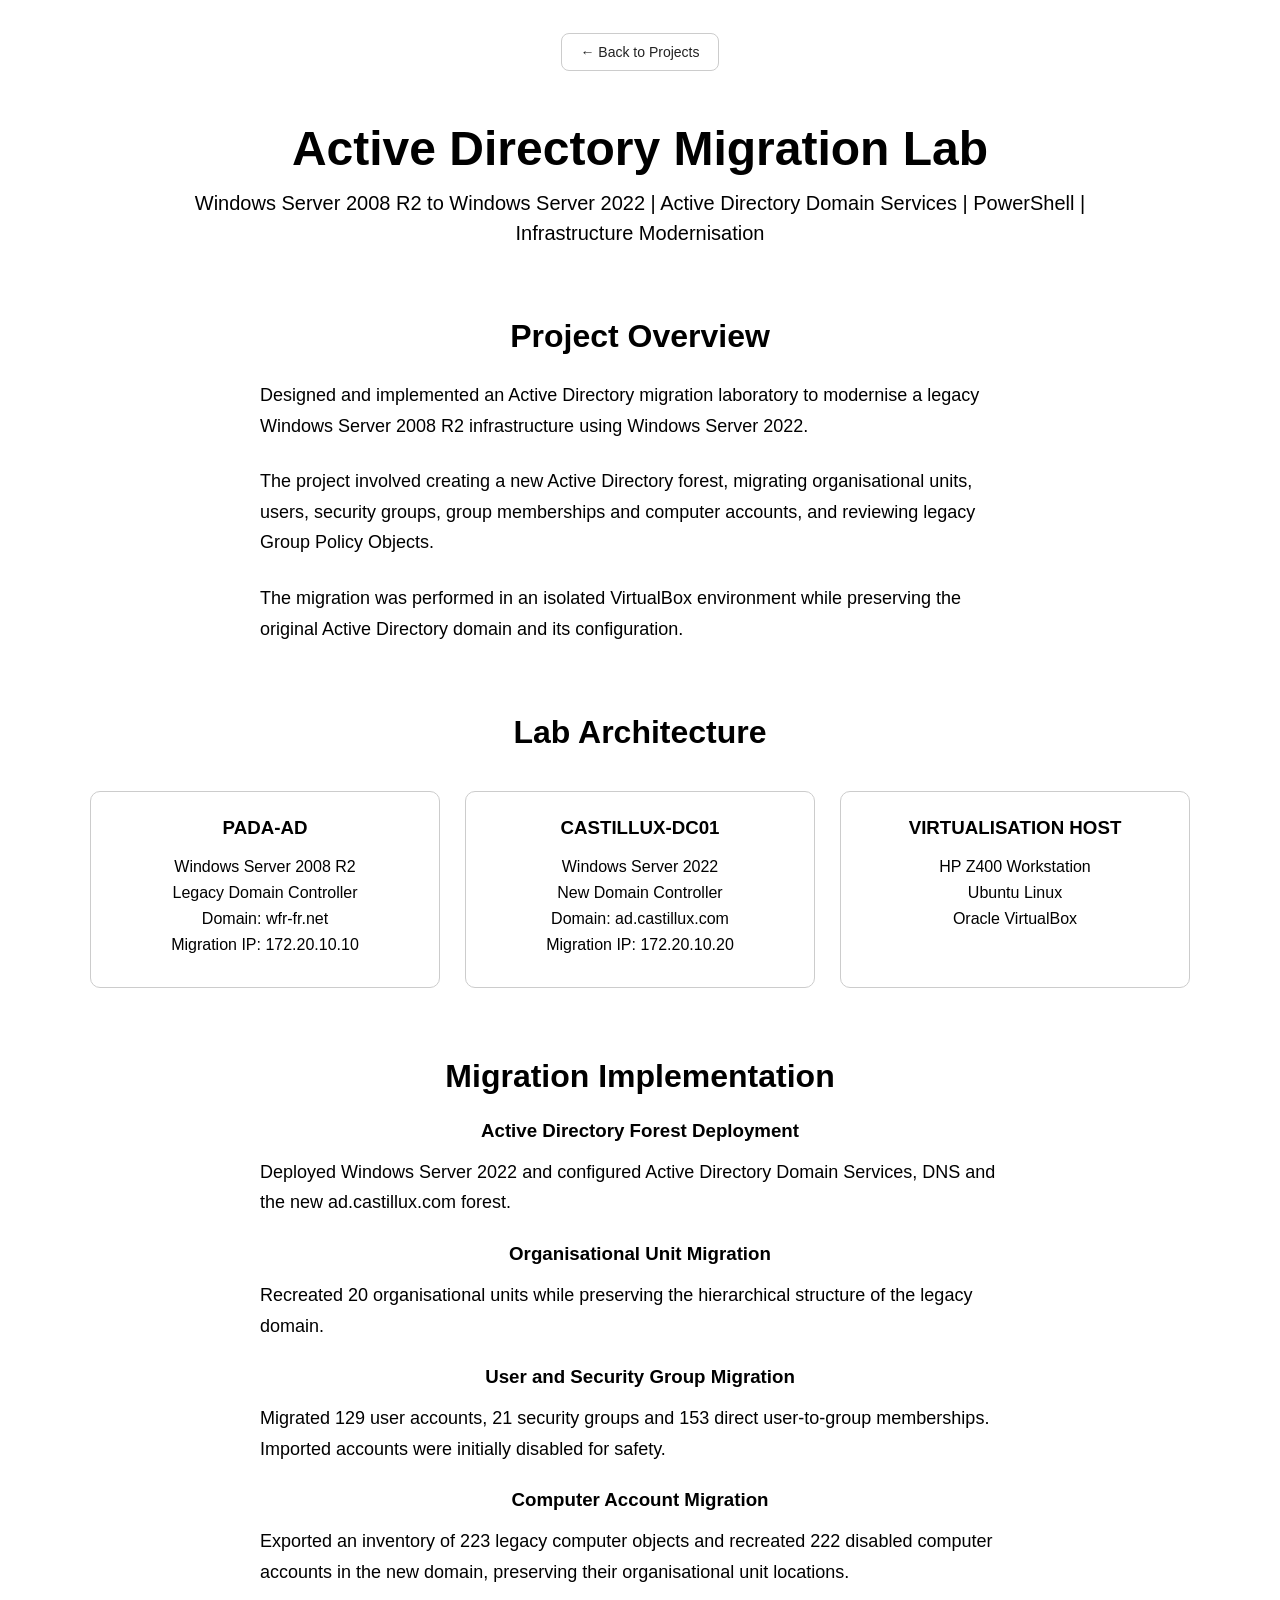
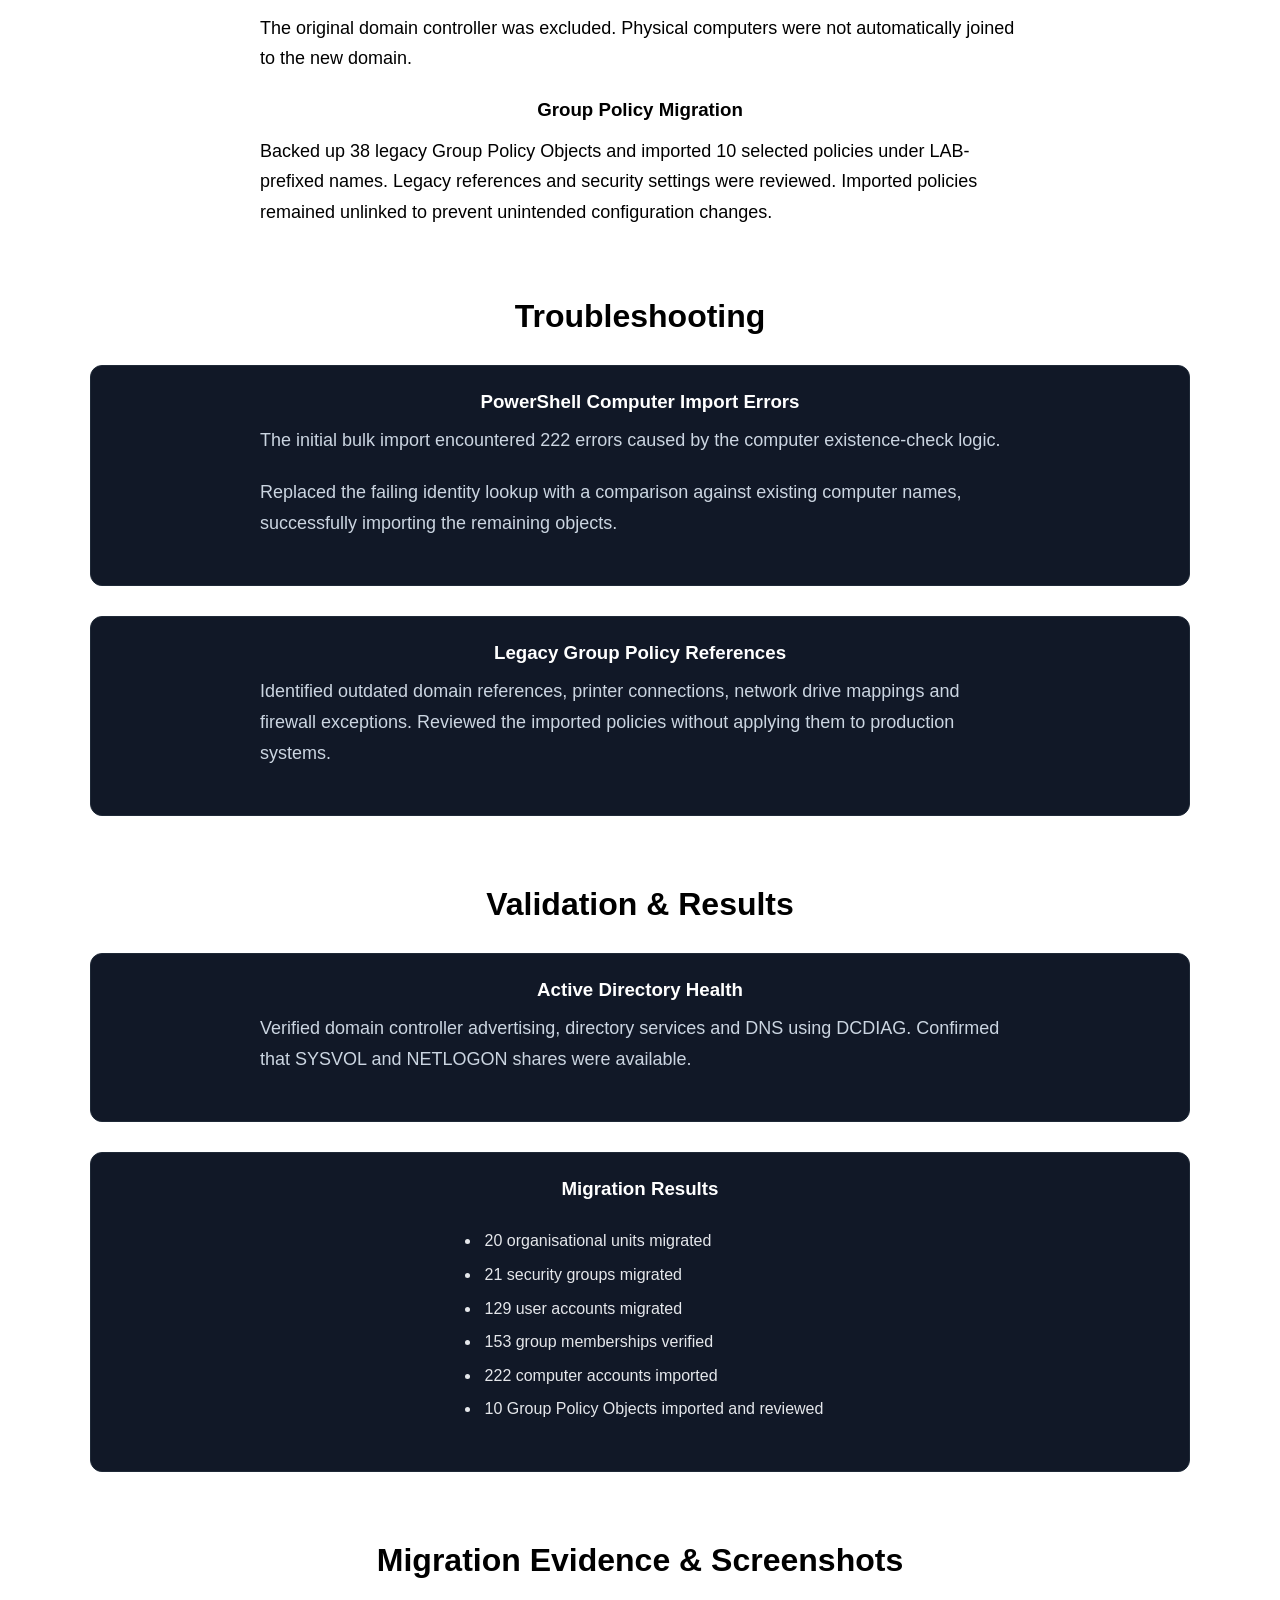
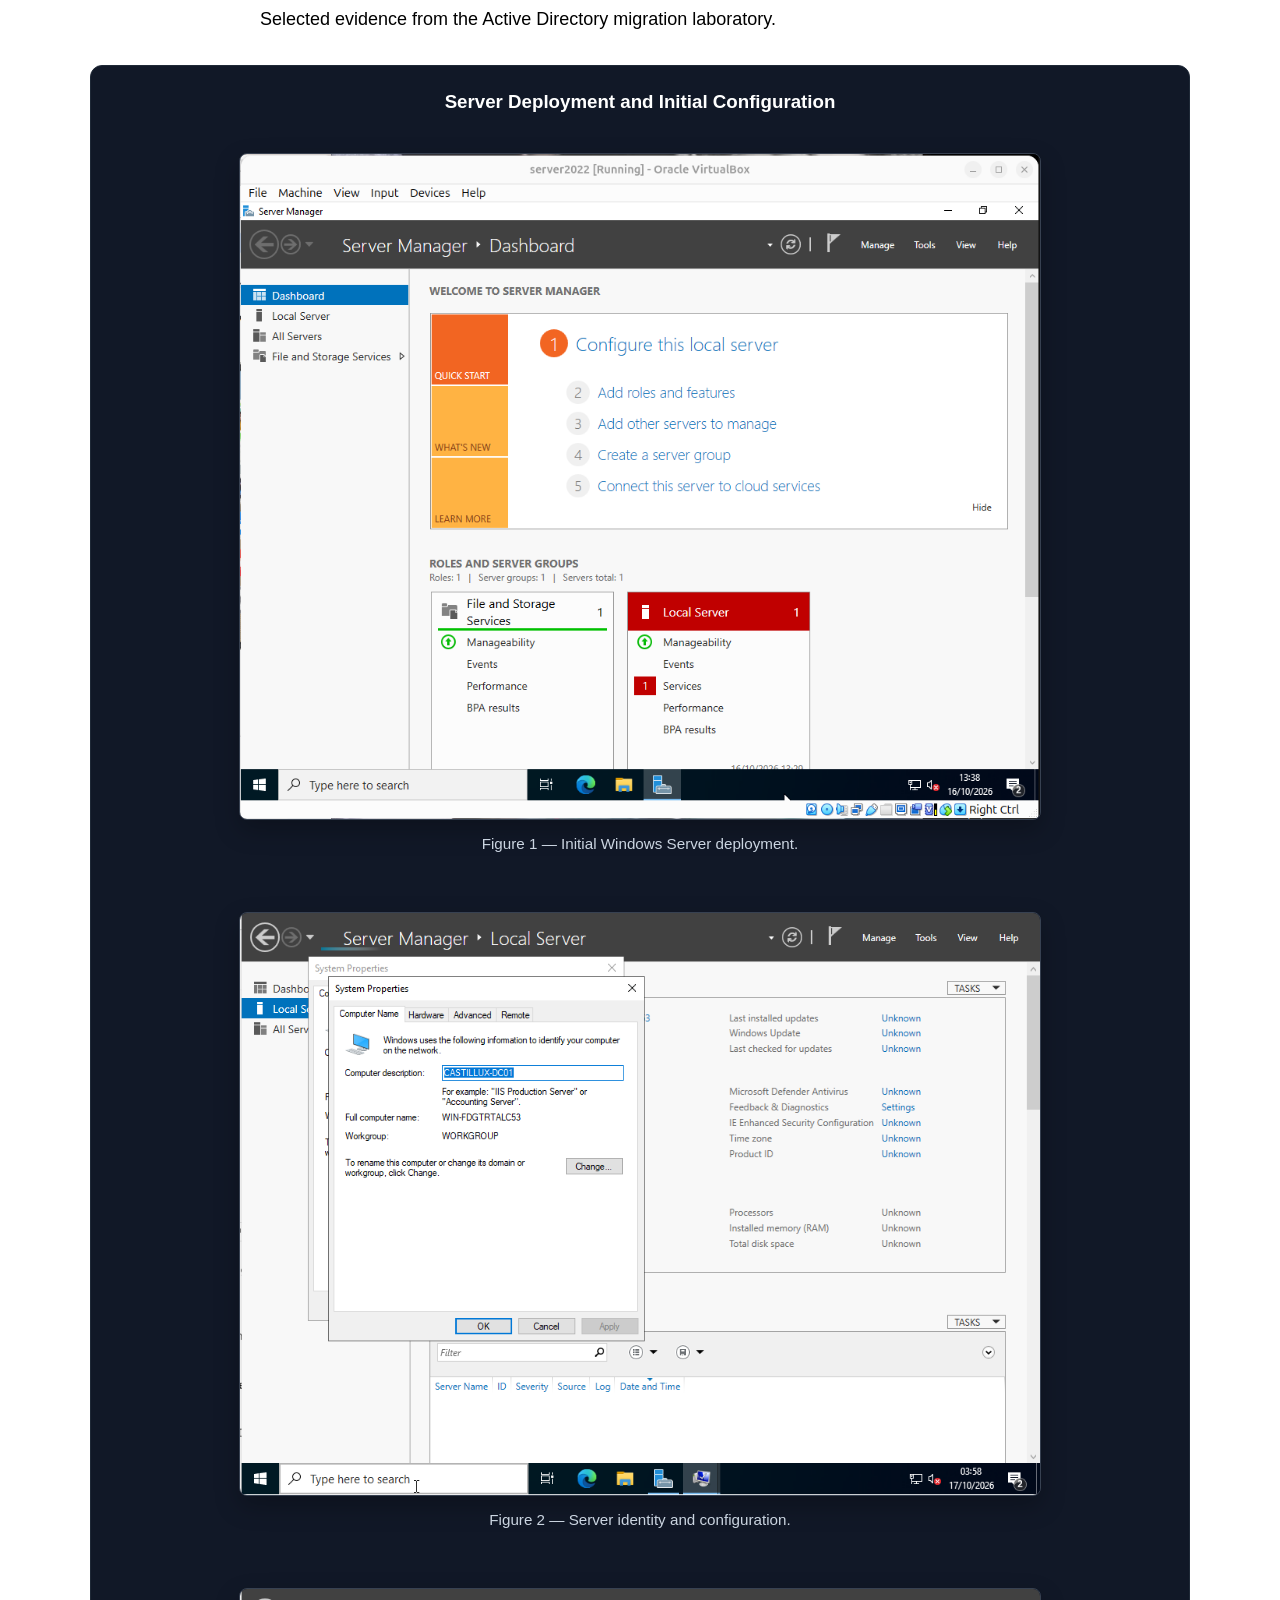
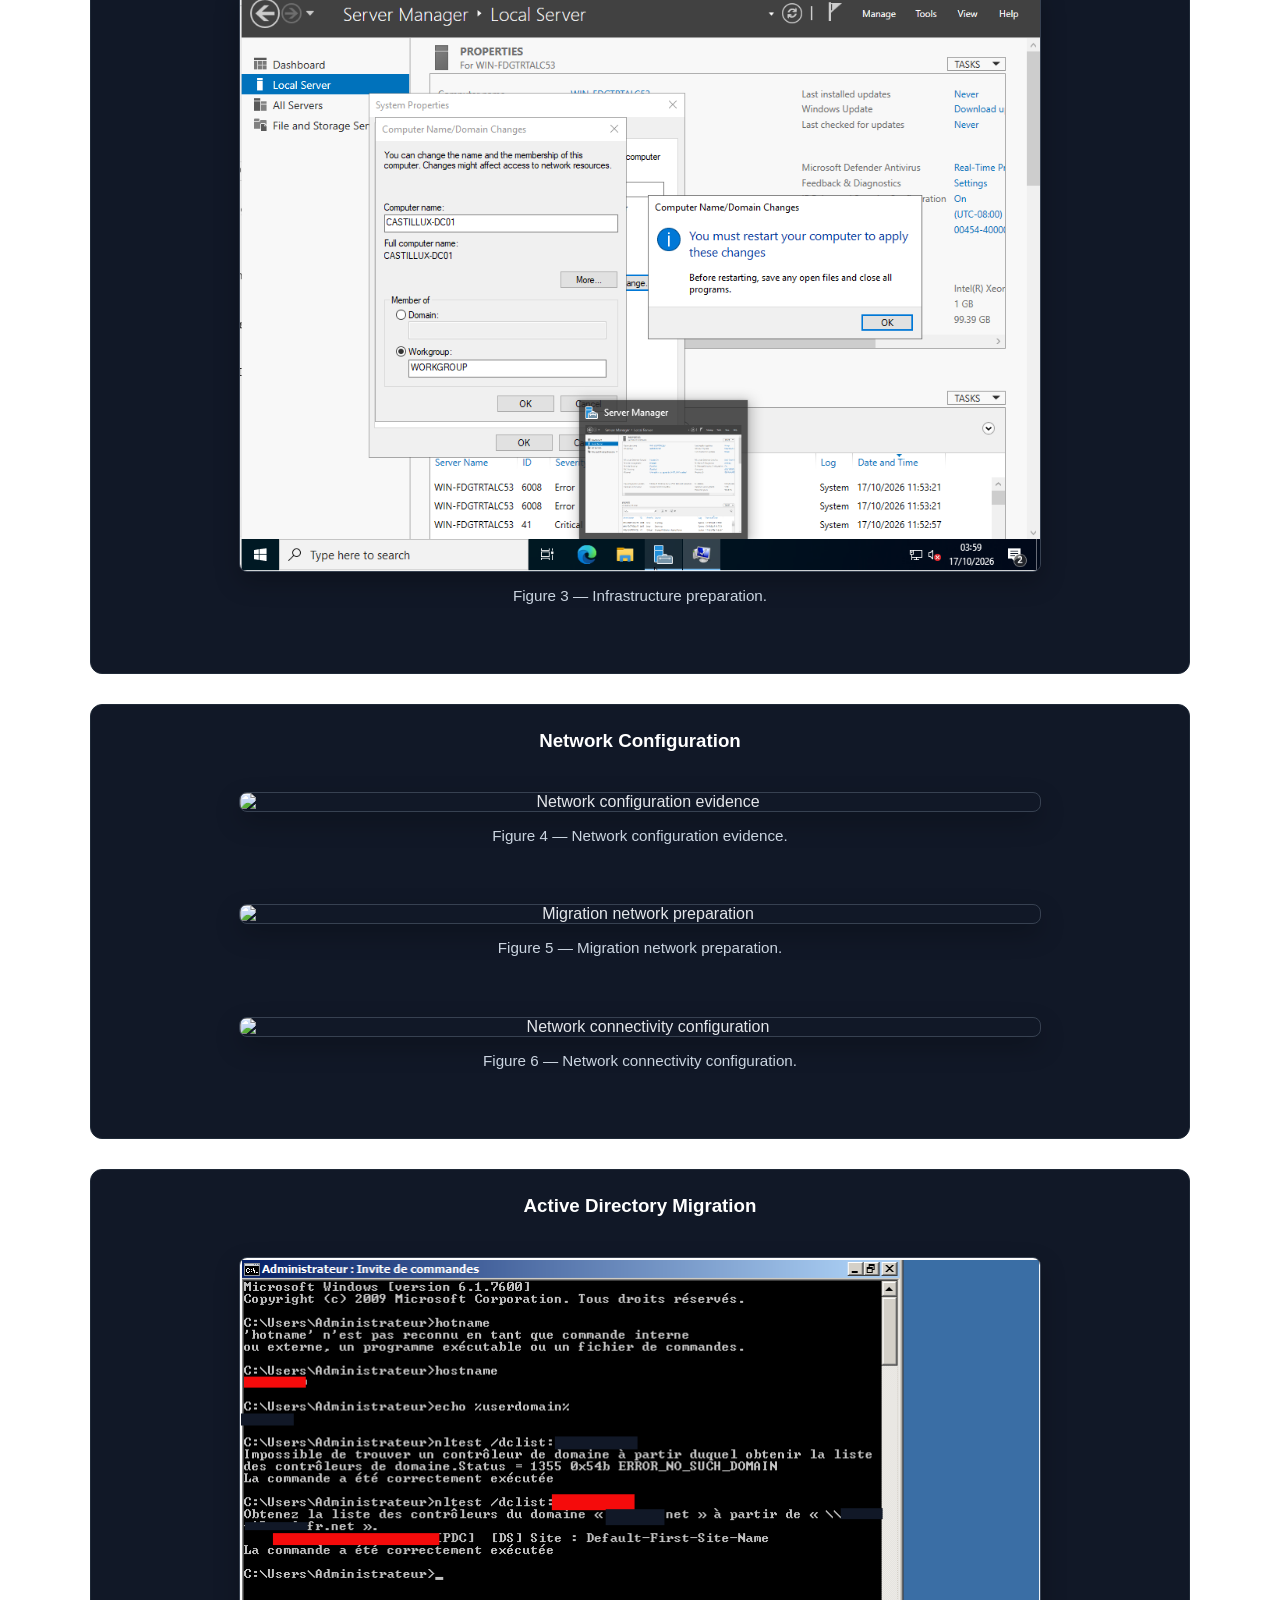
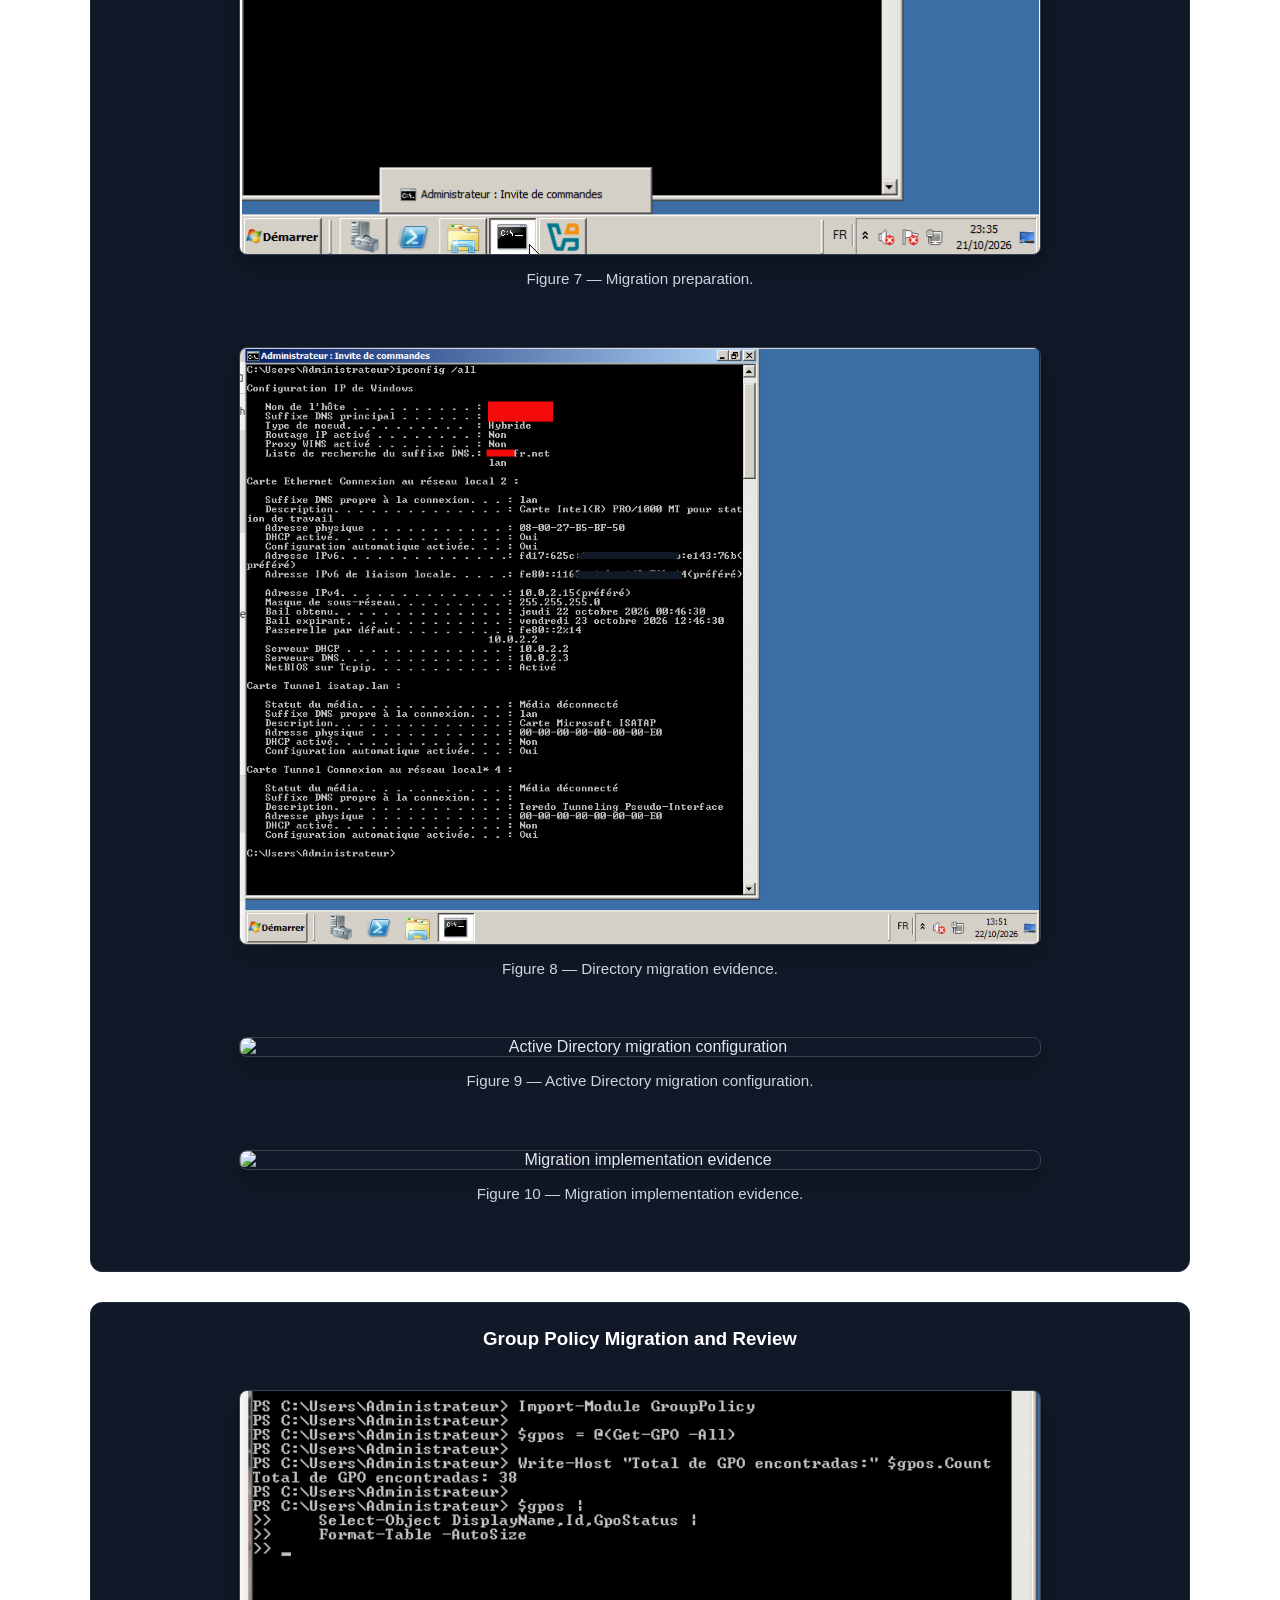
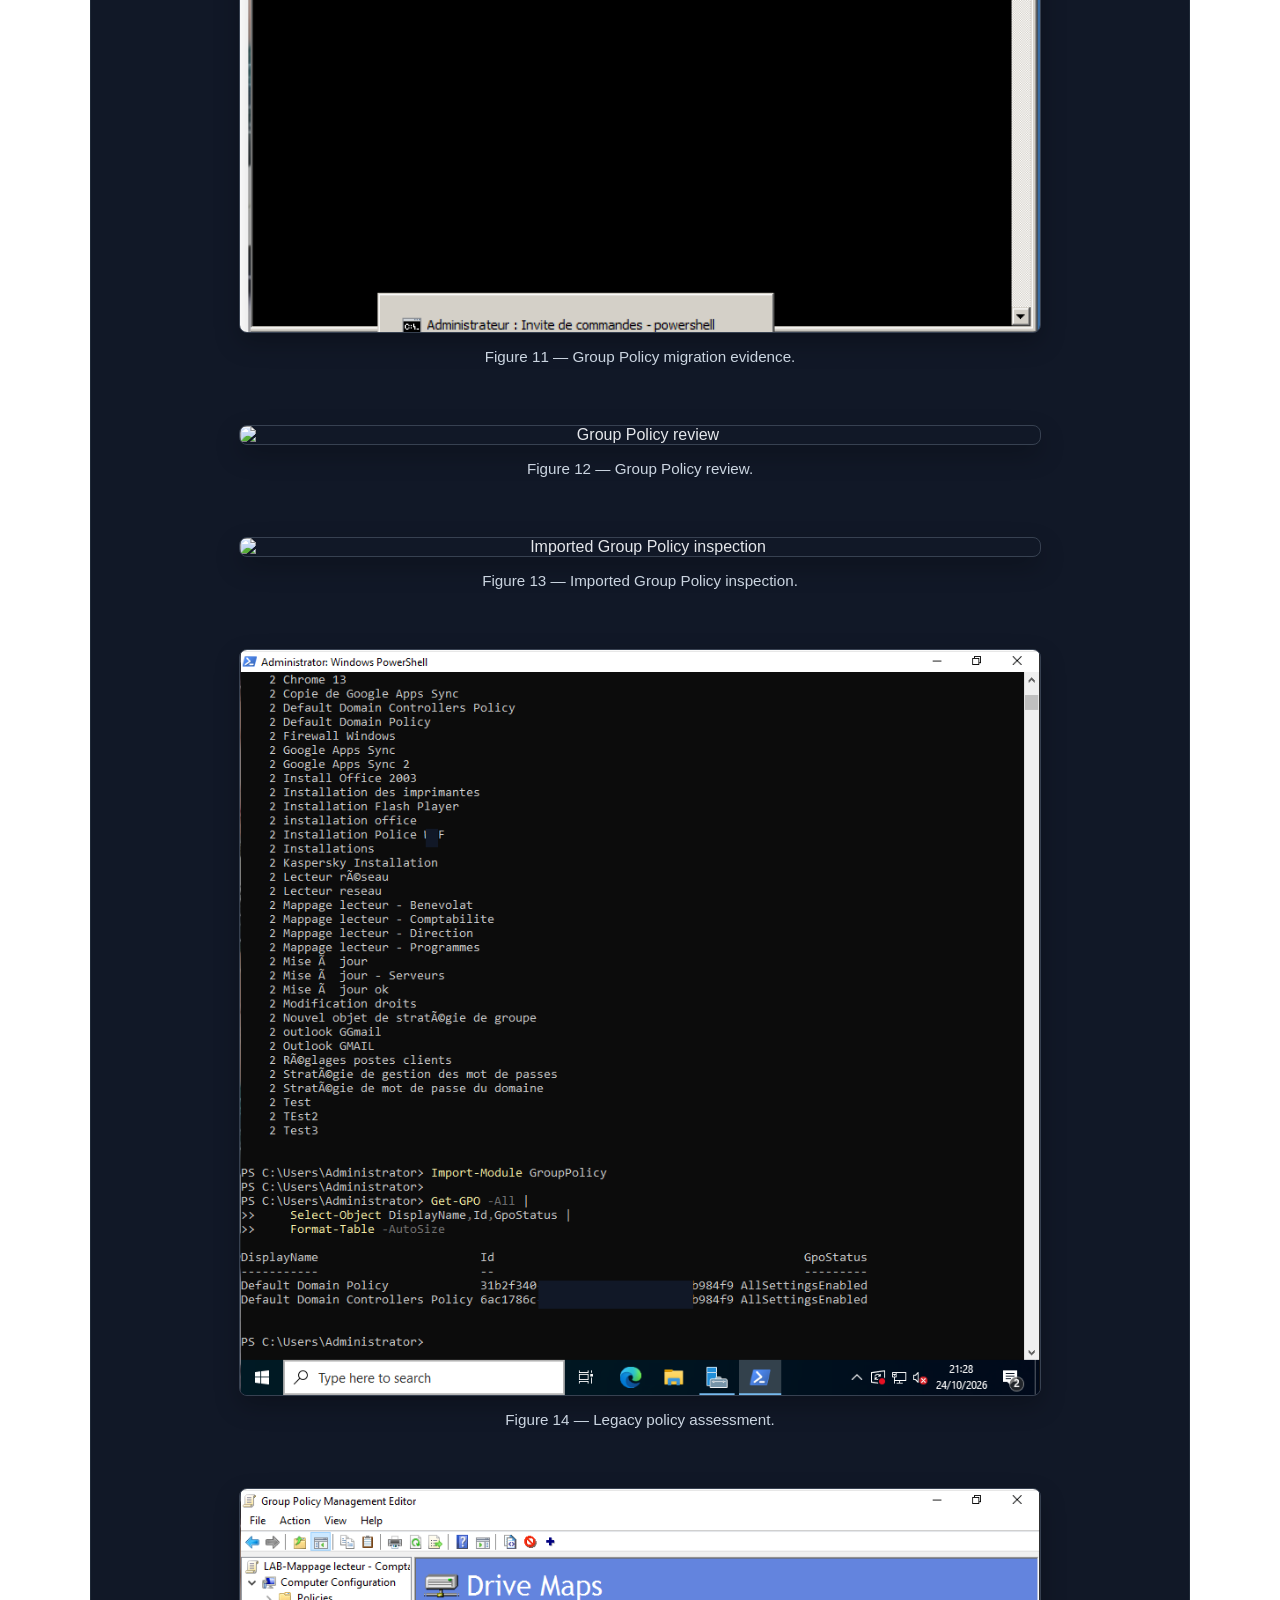
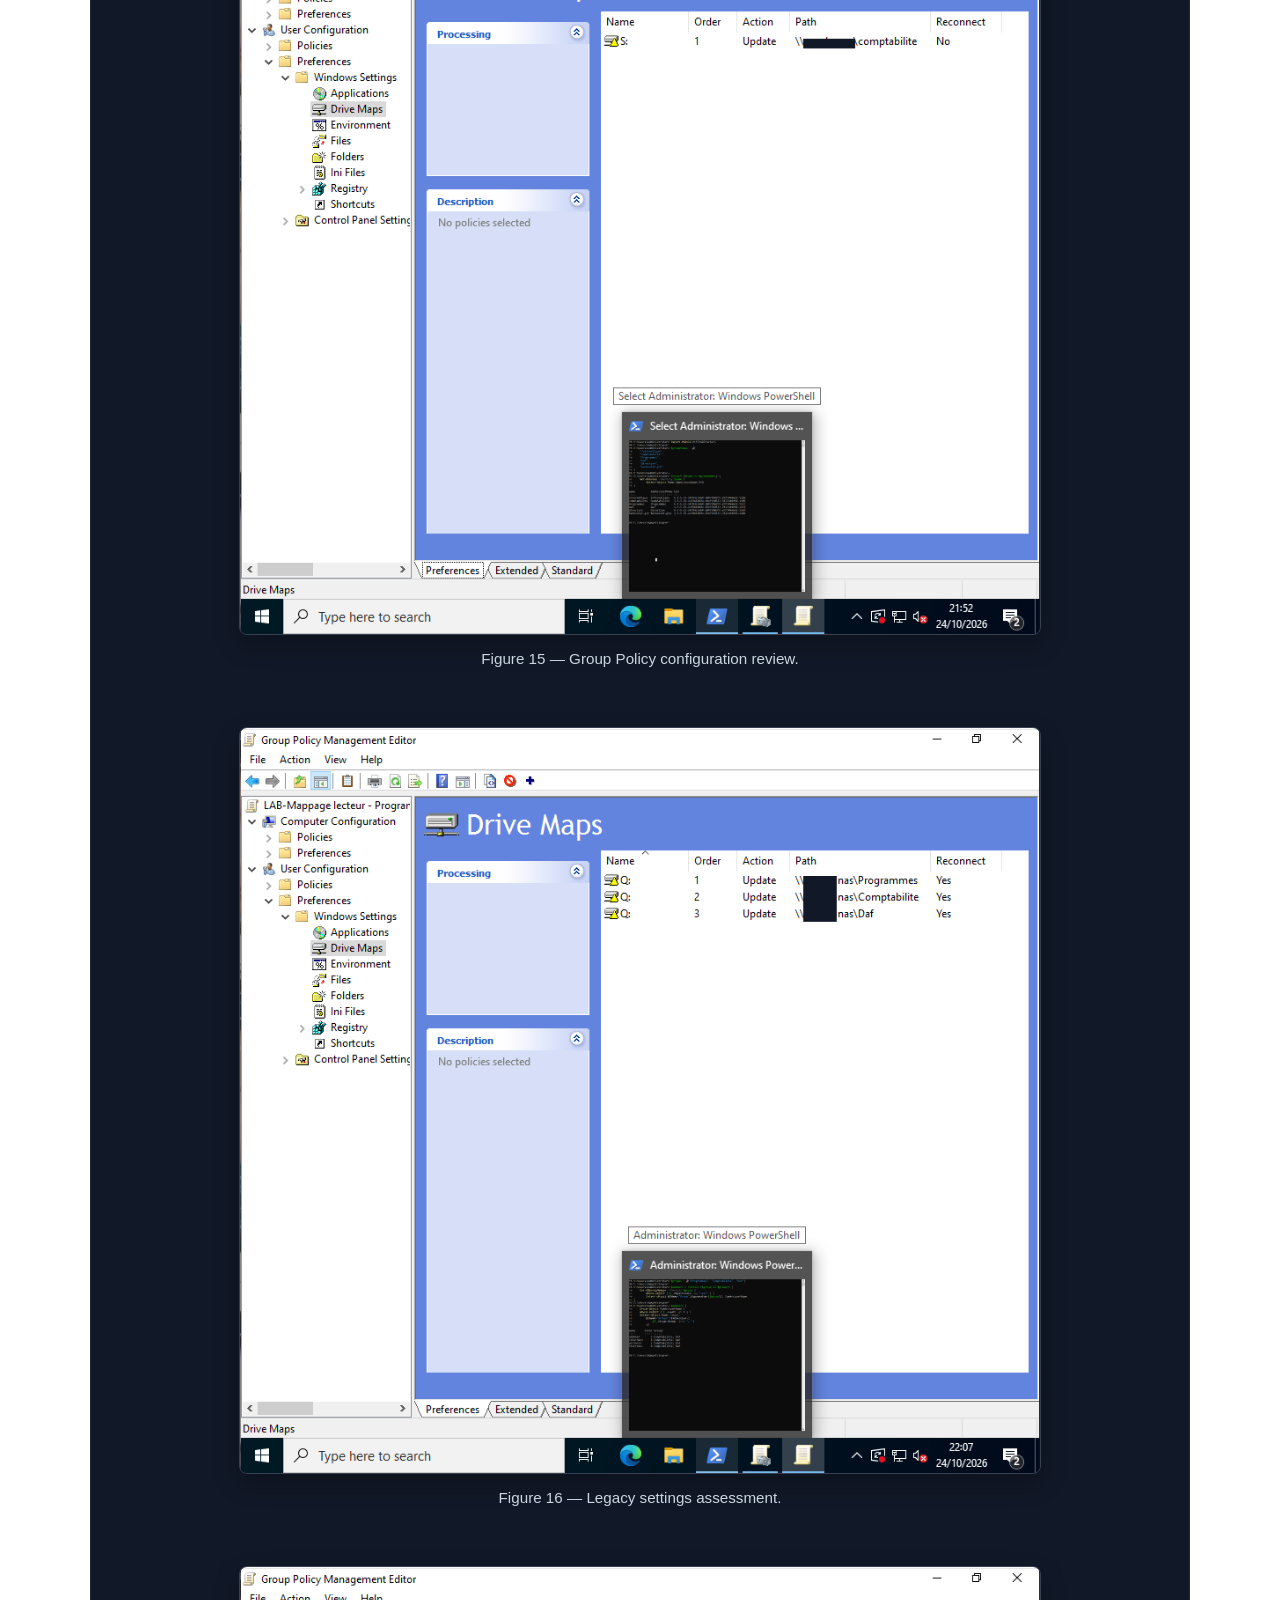
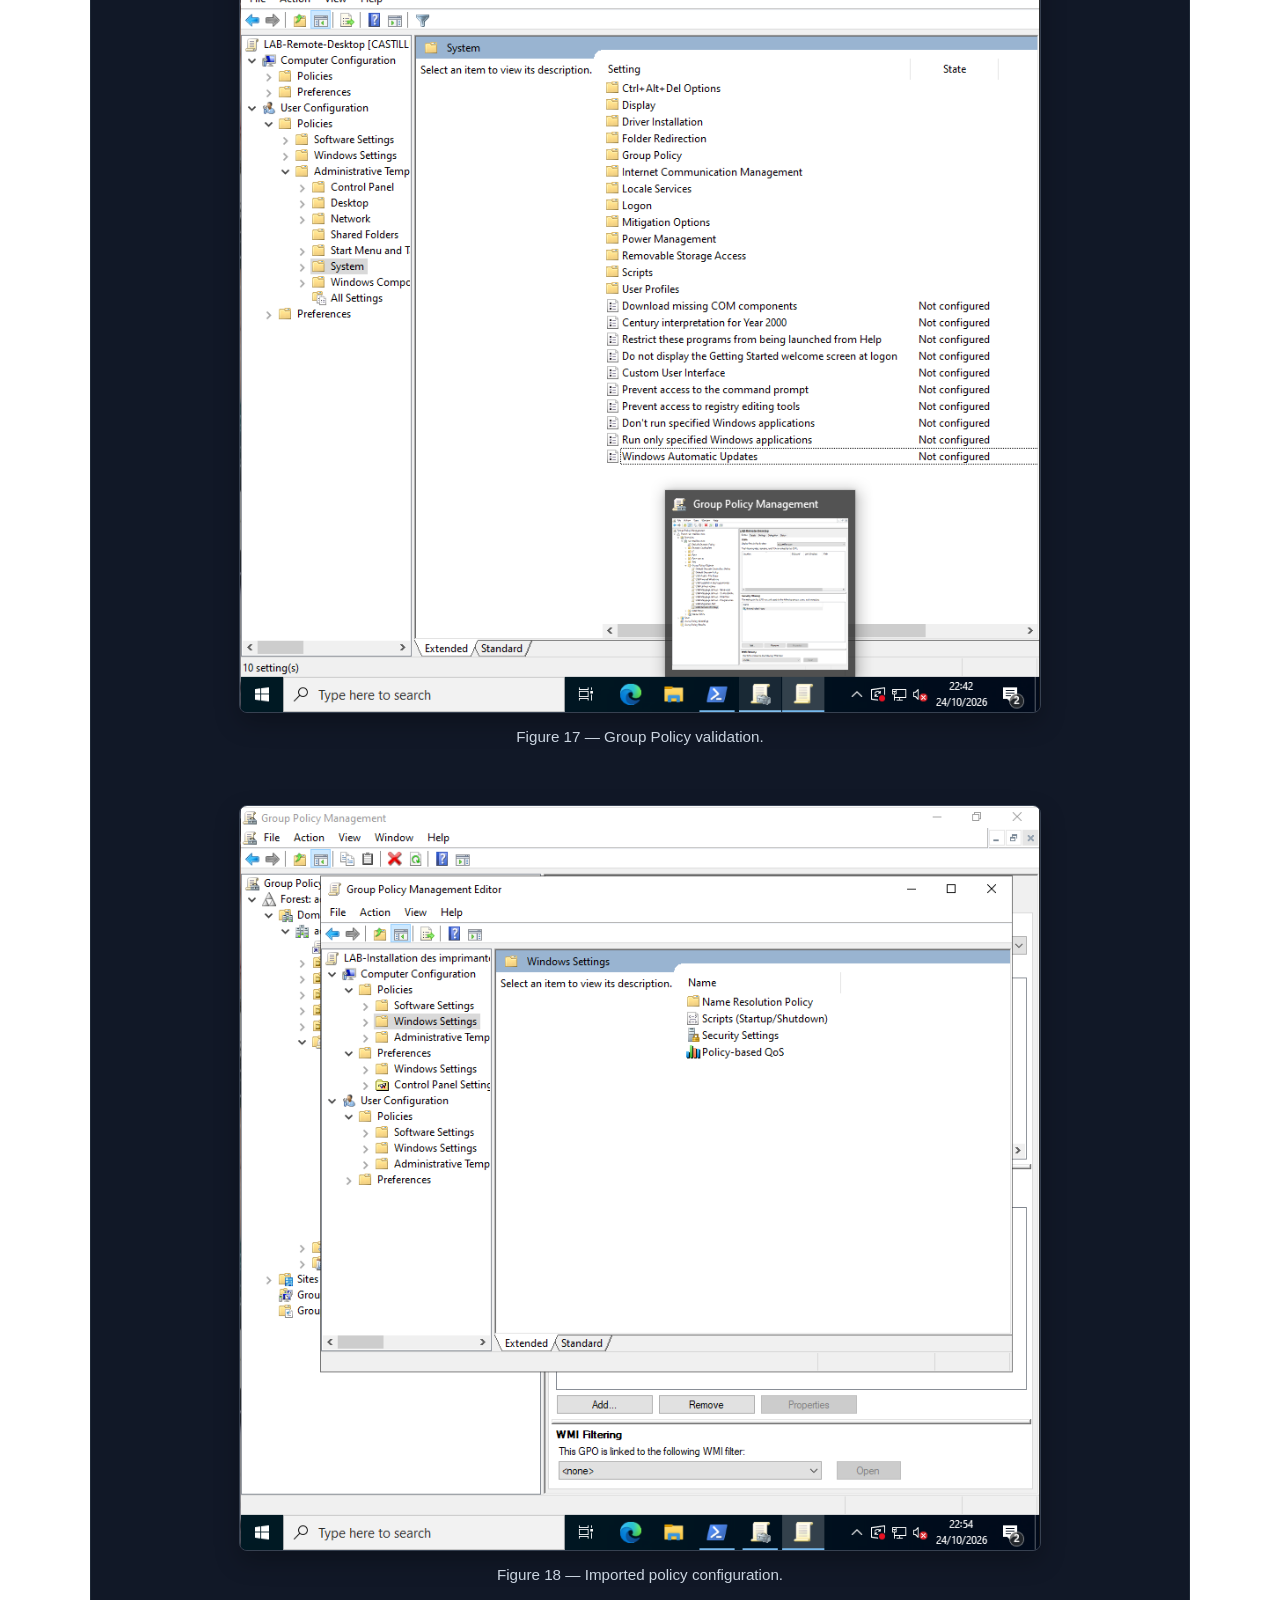
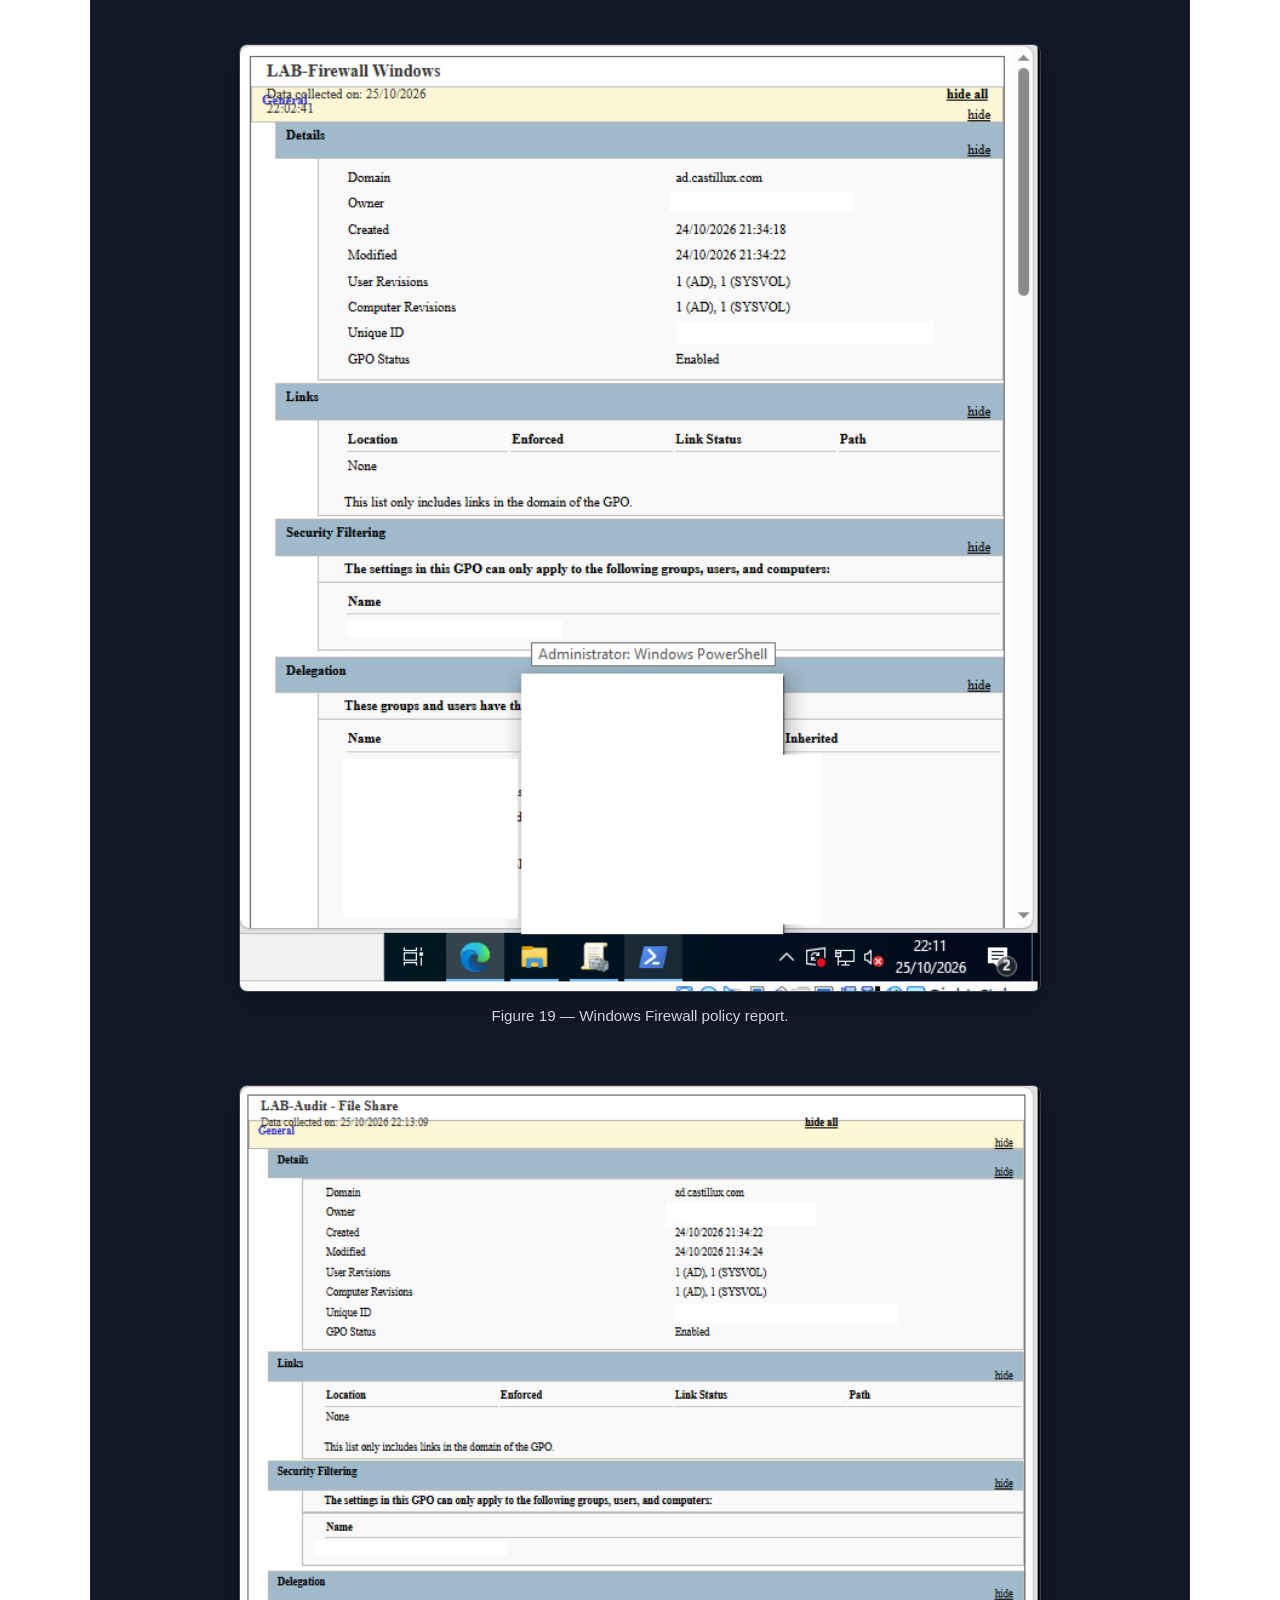
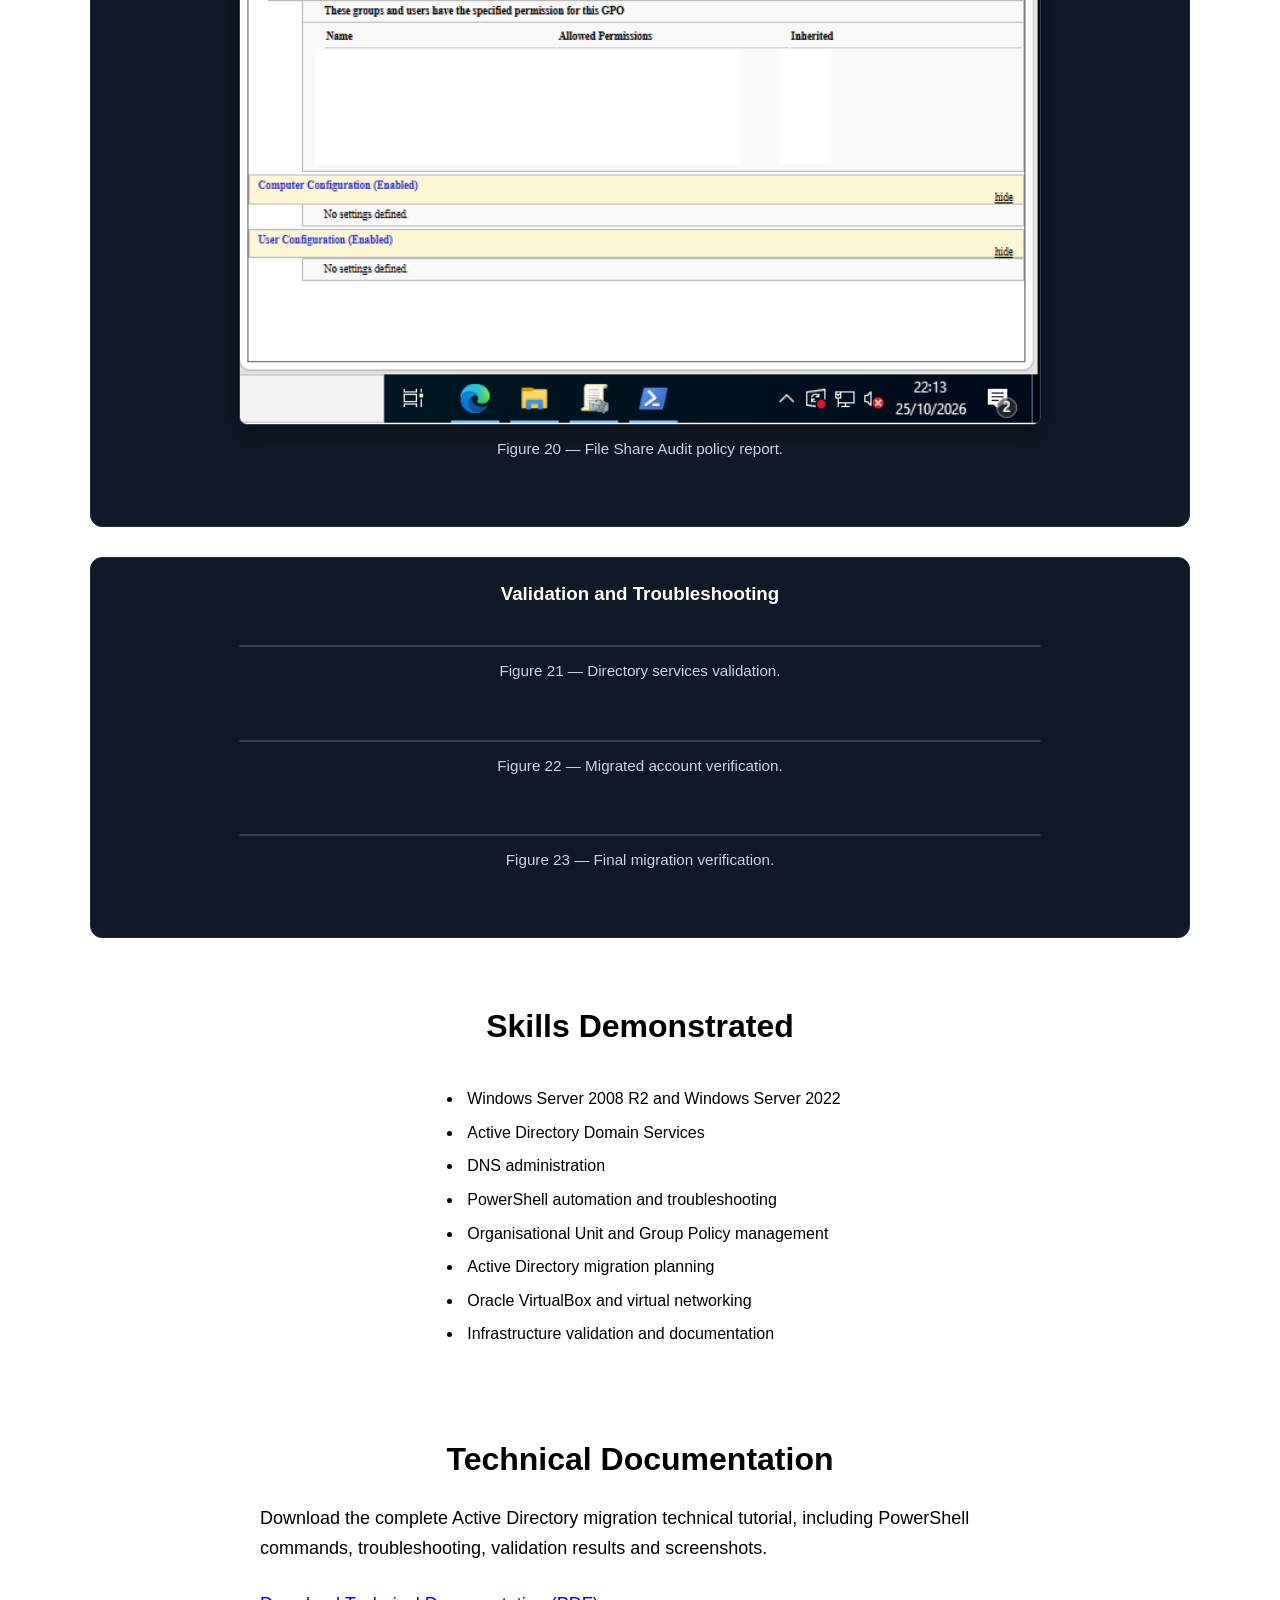
==== commit 765de4e1: "Update Active Directory screenshots and add technical documentation" ====
--- a/active-directory.html
+++ b/active-directory.html
@@ -348,6 +348,26 @@
     </ul>
 </section>
 
+
+<section class="project-section">
+    <h2>Technical Documentation</h2>
+
+    <p>
+        Download the complete Active Directory migration
+        technical tutorial, including PowerShell commands,
+        troubleshooting, validation results and screenshots.
+    </p>
+
+    <p>
+        <a href="documents/Active-Directory/Active_Directory_Migration_Lab.pdf"
+           target="_blank"
+           rel="noopener"
+           download>
+            Download Technical Documentation (PDF)
+        </a>
+    </p>
+</section>
+
 <a href="index.html#projects" class="back-link">
     &larr; Back to Projects
 </a>
